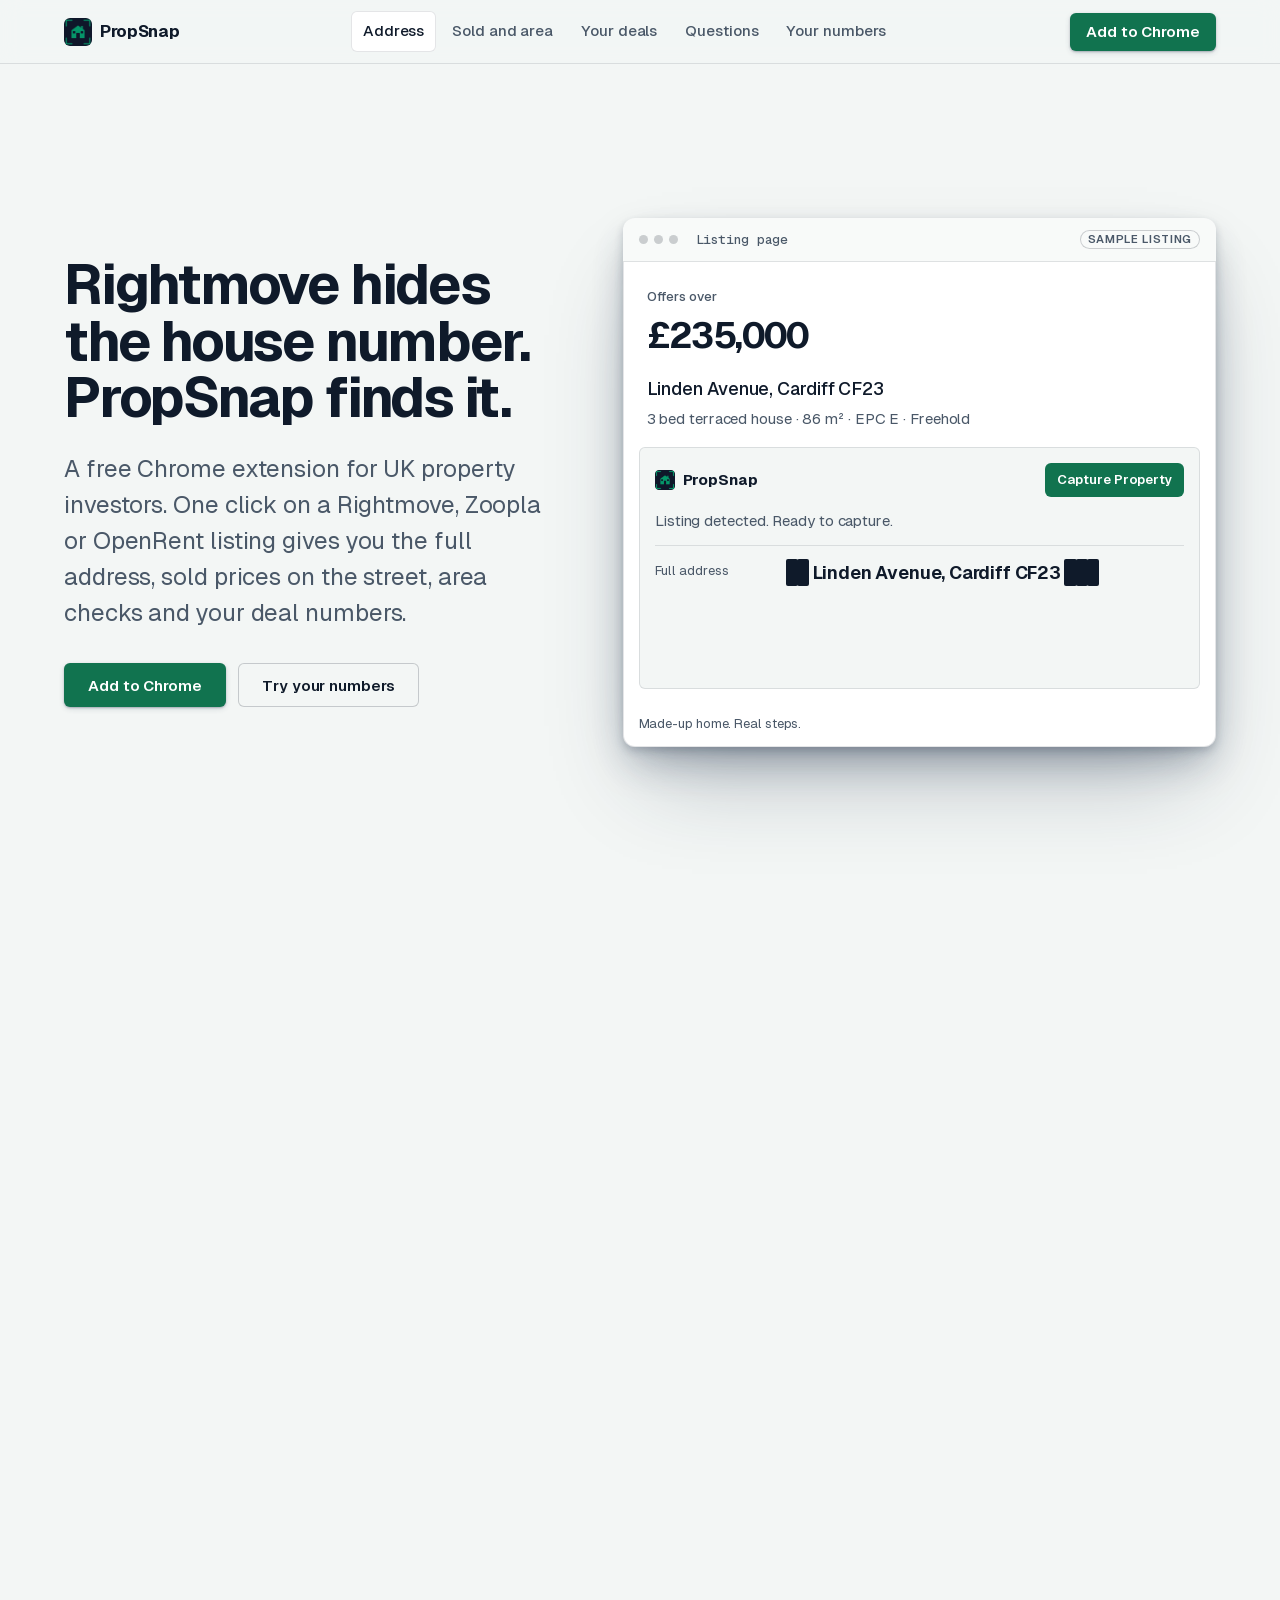
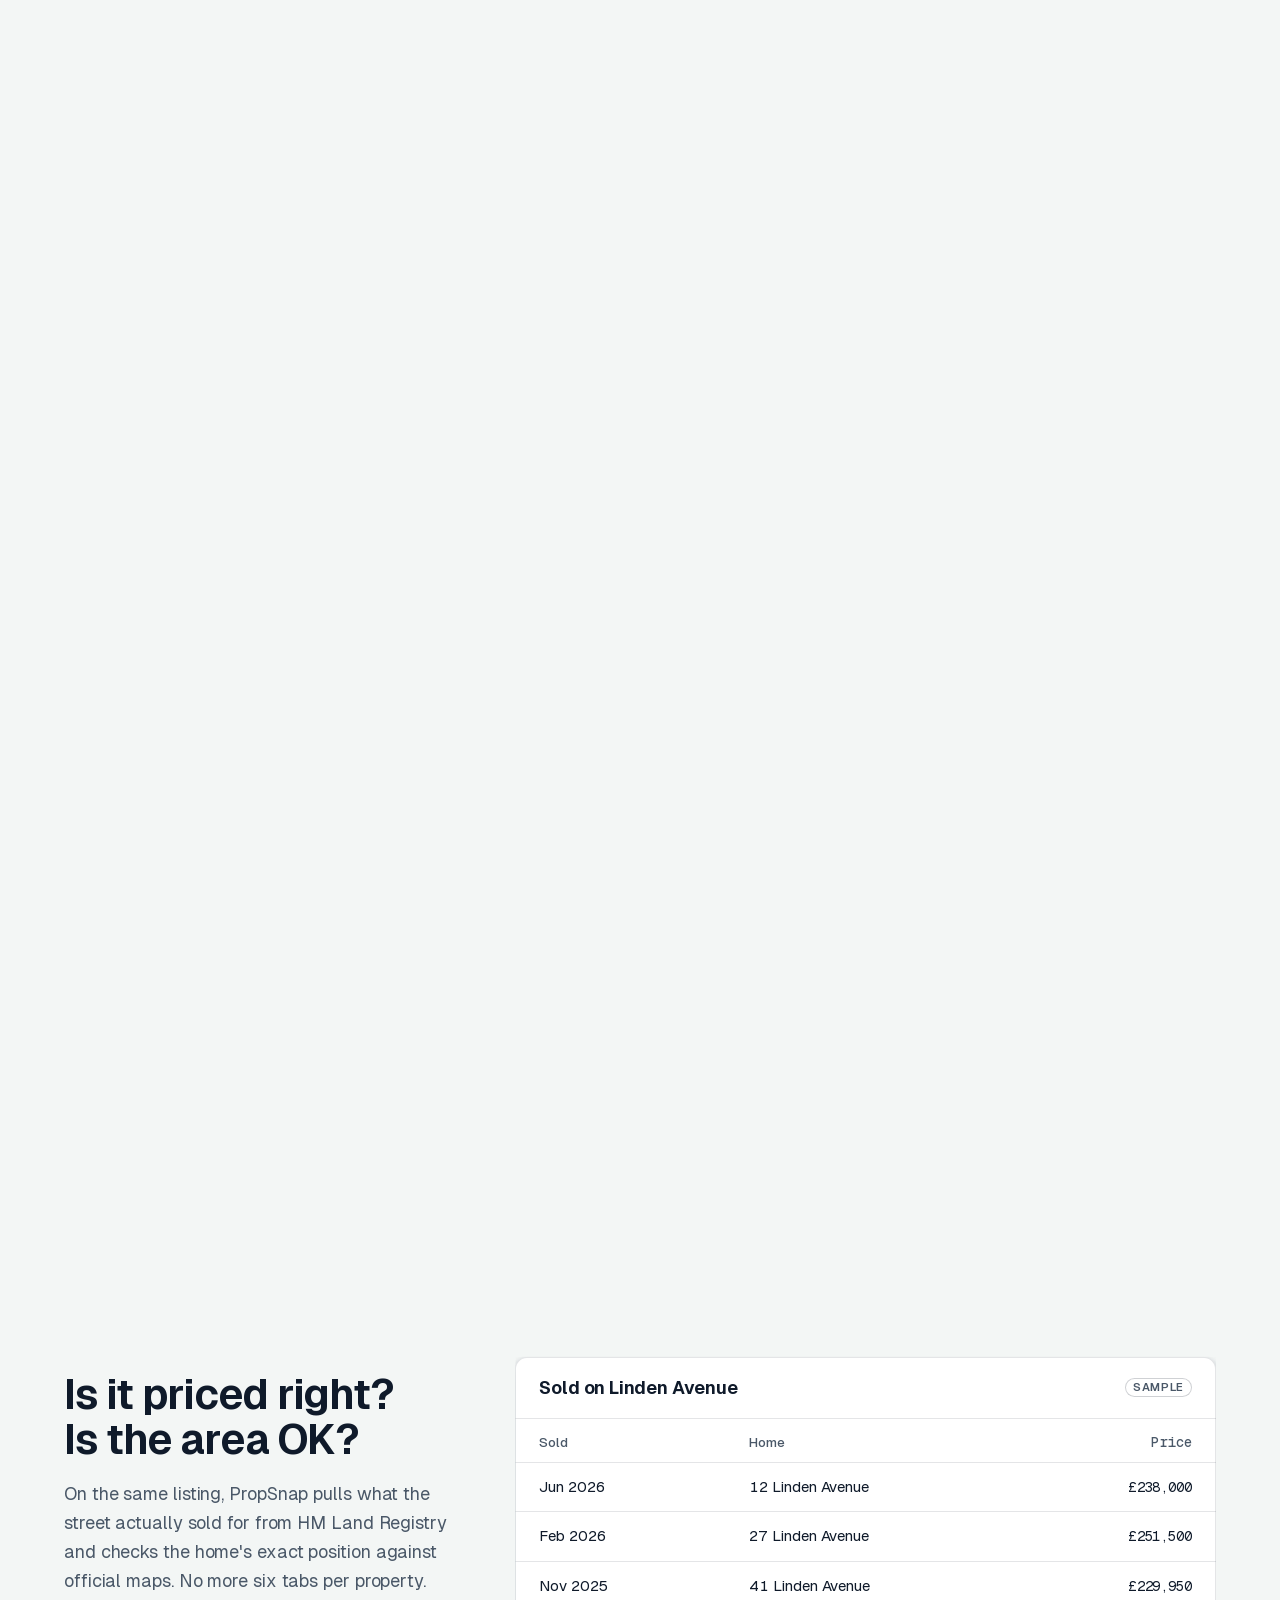
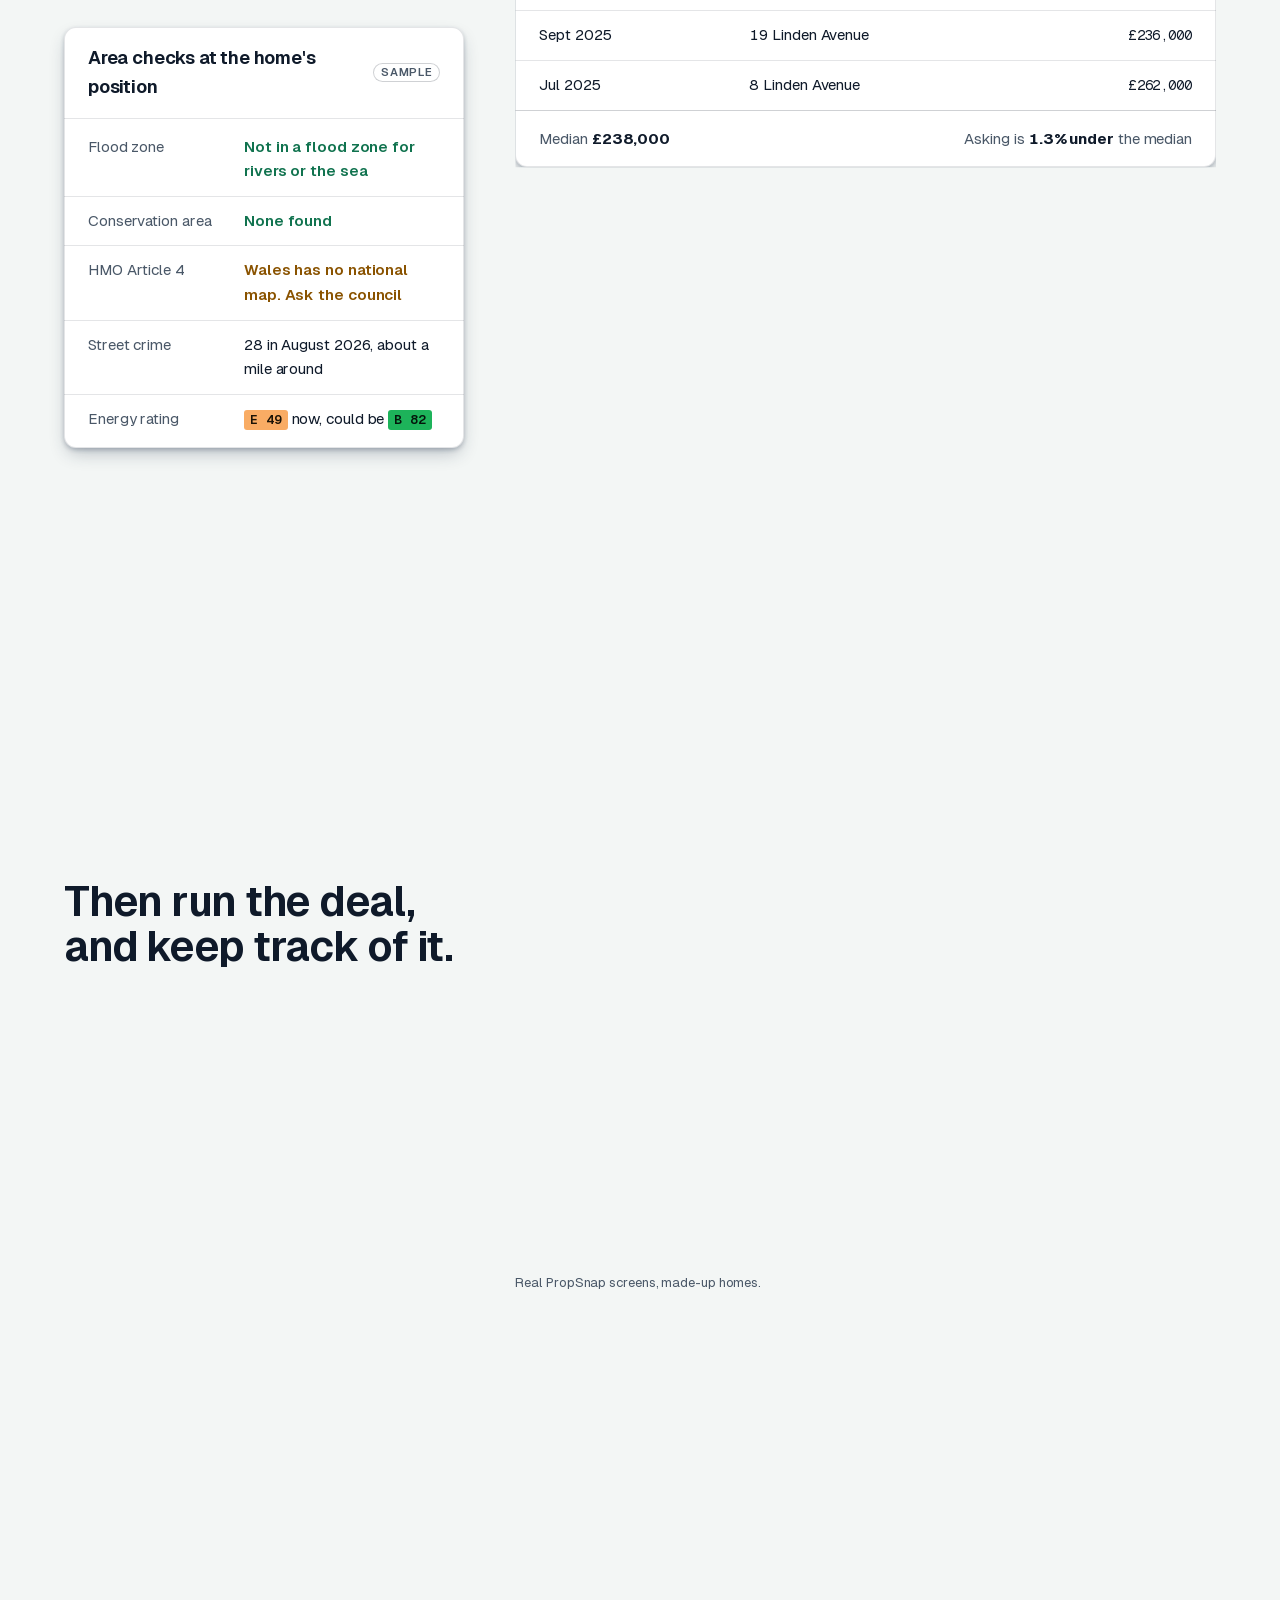
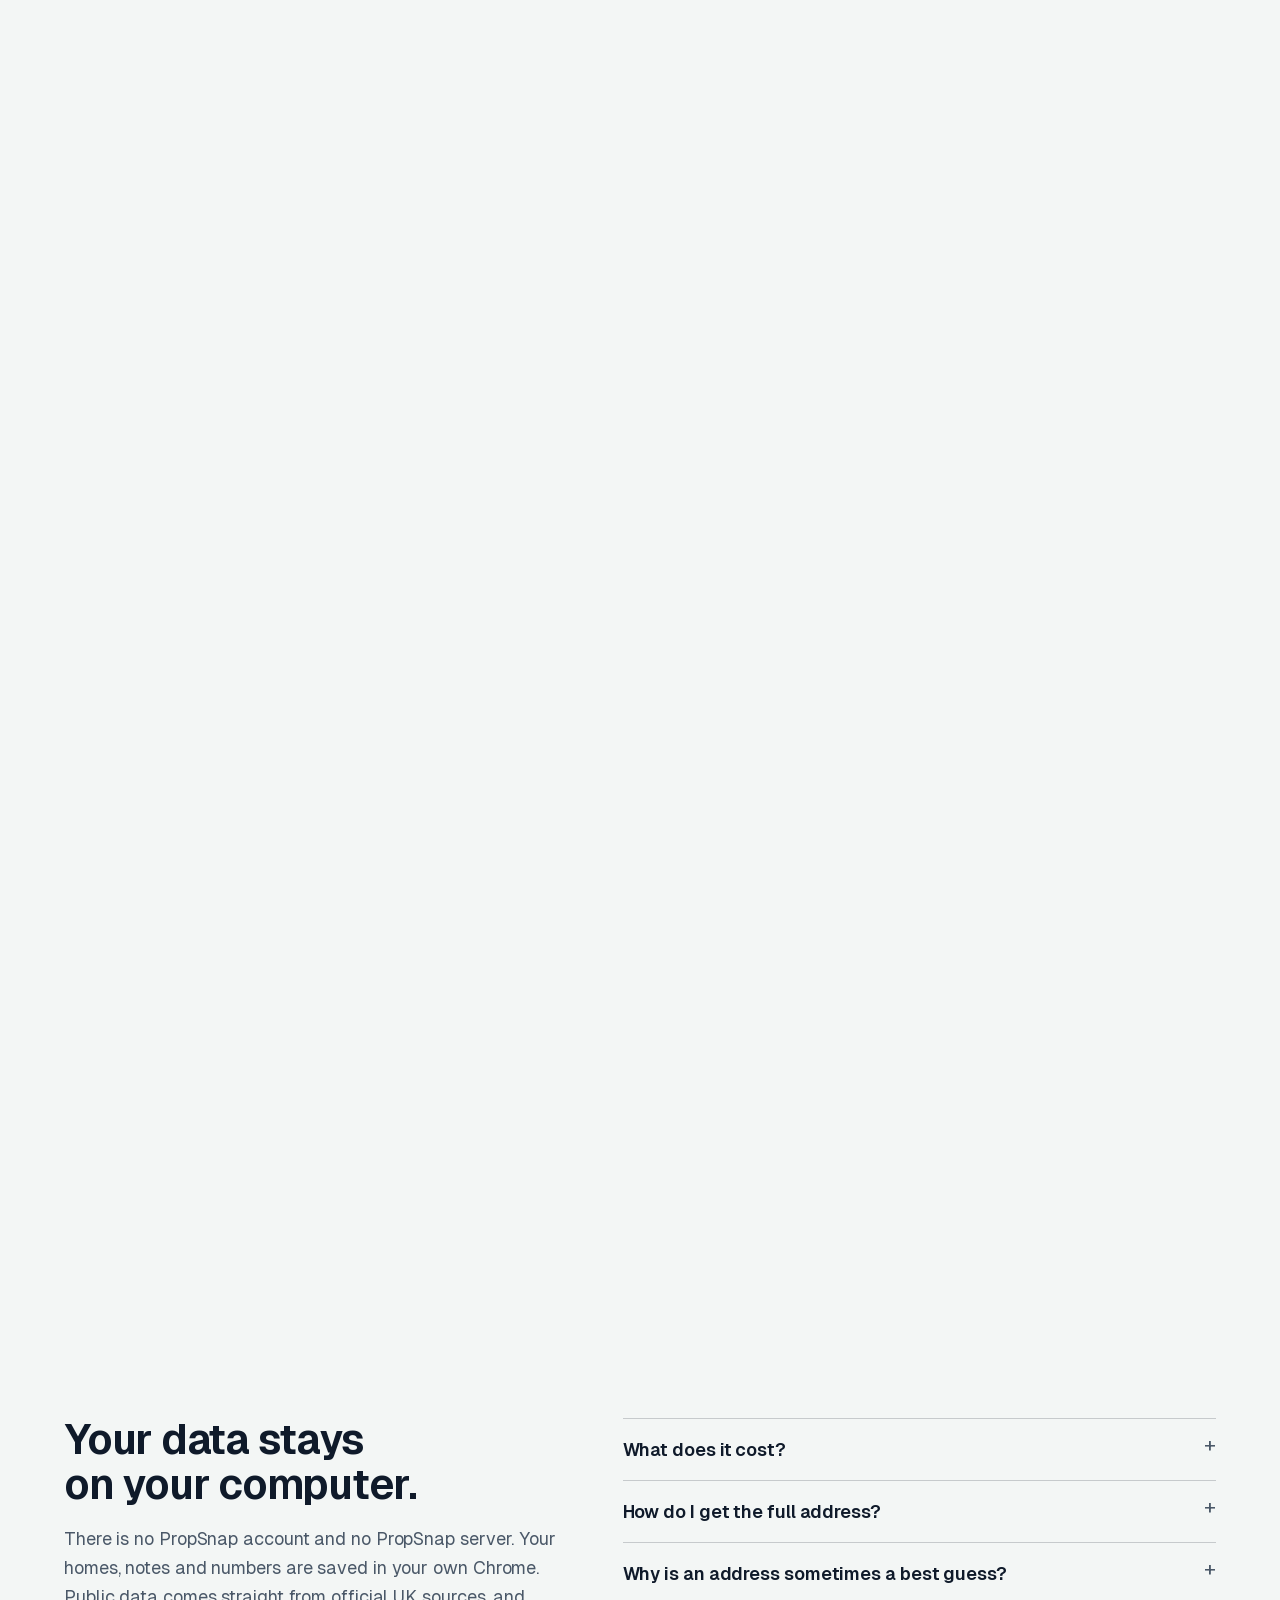
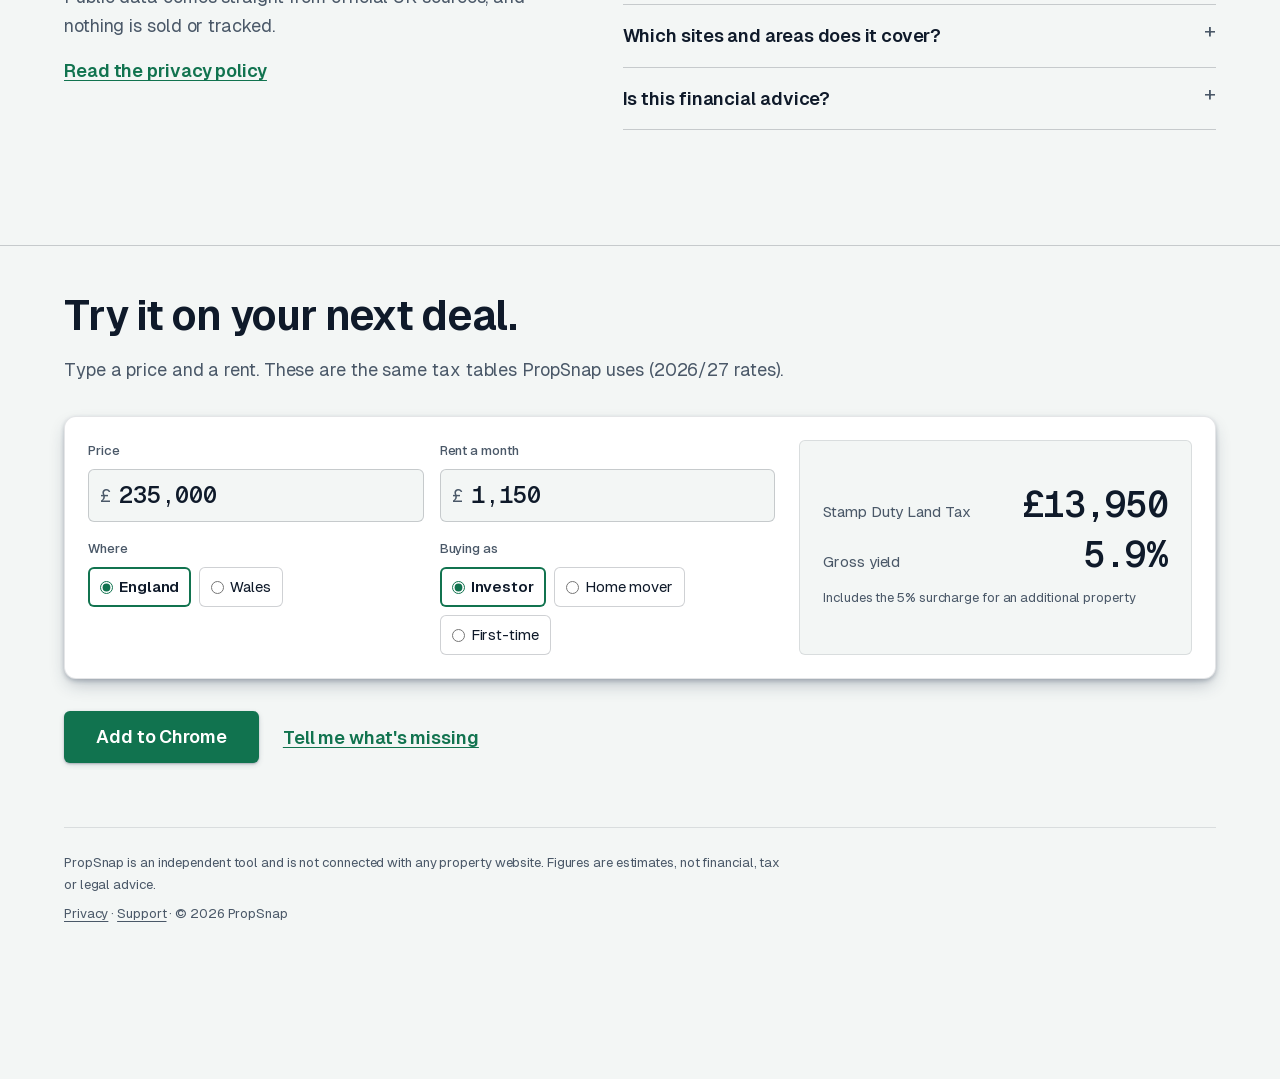
==== index.html @ 9a010bab "Add the PropSnap landing page One page, built as a working surface rather than a brochure: a sample " ====
<!doctype html>
<html lang="en-GB">
<head>
<meta charset="utf-8">
<meta name="viewport" content="width=device-width, initial-scale=1, viewport-fit=cover">
<title>PropSnap: find the full address of a Rightmove listing, with sold prices and deal numbers</title>
<meta name="description" content="Free Chrome extension for UK property investors. One click on a Rightmove, Zoopla or OpenRent listing gives you the full address, sold prices on the street, flood and Article 4 checks, and your stamp duty, yield and BRR numbers.">
<link rel="canonical" href="https://ohadoweregchimereobim-byte.github.io/propsnap-site/">
<meta property="og:type" content="website">
<meta property="og:site_name" content="PropSnap">
<meta property="og:title" content="PropSnap: the full address, sold prices and your numbers for any UK listing">
<meta property="og:description" content="Free Chrome extension for UK property investors. Analyse a listing in about a minute. Your data stays on your computer.">
<meta property="og:url" content="https://ohadoweregchimereobim-byte.github.io/propsnap-site/">
<meta property="og:image" content="https://ohadoweregchimereobim-byte.github.io/propsnap-site/img/og.png">
<meta property="og:image:width" content="1200">
<meta property="og:image:height" content="630">
<meta property="og:image:alt" content="PropSnap showing a listing's full address, sold prices and deal numbers">
<meta name="twitter:card" content="summary_large_image">
<meta name="theme-color" content="#f3f6f5">
<link rel="icon" type="image/png" sizes="32x32" href="img/icon-32.png">
<link rel="apple-touch-icon" href="img/icon-128.png">
<link rel="preload" href="fonts/Geist-Variable.woff2" as="font" type="font/woff2" crossorigin>
<link rel="stylesheet" href="scrollcraft.css">
<link rel="stylesheet" href="site.css">
<script type="application/ld+json">
{
  "@context": "https://schema.org",
  "@type": "SoftwareApplication",
  "name": "PropSnap",
  "applicationCategory": "BusinessApplication",
  "operatingSystem": "Chrome",
  "description": "Chrome extension for UK property investors: the full address of a Rightmove, Zoopla or OpenRent listing, sold prices nearby, area checks, and stamp duty, yield, BRR, flip and HMO calculators.",
  "offers": { "@type": "Offer", "price": "0", "priceCurrency": "GBP" },
  "url": "https://ohadoweregchimereobim-byte.github.io/propsnap-site/"
}
</script>
</head>
<body>

<a class="skip" href="#numbers">Skip to the calculator</a>
<span data-sc-progress></span>

<!-- App chrome, not a marketing bar: the tabs are the page's sections and follow the reader -->
<header class="chrome">
  <a class="chrome__brand" href="#top" aria-label="PropSnap, back to the top">
    <img src="img/icon-32.png" width="28" height="28" alt="">
    <span>PropSnap</span>
  </a>
  <nav class="chrome__tabs" aria-label="Sections">
    <a href="#top" data-tab="top">Address</a>
    <a href="#facts" data-tab="facts">Sold and area</a>
    <a href="#toolkit" data-tab="toolkit">Your deals</a>
    <a href="#questions" data-tab="questions">Questions</a>
    <a href="#numbers" data-tab="numbers">Your numbers</a>
  </nav>
  <a class="btn btn--primary chrome__cta" href="https://chromewebstore.google.com/detail/ddcjkdlbipmbgdielbhfnbcodddoemjd">Add to Chrome</a>
</header>

<main id="top">

  <!-- 1 · Recognition then the peak: the hidden number comes back -->
  <section class="act-capture" data-sc-act="pin" data-sc-span="3.2" aria-labelledby="hero-title">
    <div data-sc-stage class="stage">
      <div class="stage__grid">

        <div class="help">
          <h1 id="hero-title" class="help__title">Rightmove hides the house number. PropSnap finds it.</h1>
          <p class="help__lede">A free Chrome extension for UK property investors. One click on a Rightmove, Zoopla or OpenRent listing gives you the full address, sold prices on the street, area checks and your deal numbers.</p>
          <div class="help__actions">
            <a class="btn btn--primary" href="https://chromewebstore.google.com/detail/ddcjkdlbipmbgdielbhfnbcodddoemjd">Add to Chrome</a>
            <a class="btn btn--quiet" href="#numbers">Try your numbers</a>
          </div>
        </div>

        <div class="surface" role="img" aria-label="Sample: PropSnap capturing a listing and finding the full address, 22 Linden Avenue, Cardiff CF23 9ZZ, as an exact match">
          <div class="surface__bar">
            <span class="dot"></span><span class="dot"></span><span class="dot"></span>
            <span class="surface__url">Listing page</span>
            <span class="surface__tag">Sample listing</span>
          </div>

          <div class="listing">
            <p class="listing__price"><span class="listing__qual">Offers over</span> £235,000</p>
            <p class="listing__addr">Linden Avenue, Cardiff CF23</p>
            <p class="listing__meta">3 bed terraced house · 86 m² · EPC E · Freehold</p>
          </div>

          <div class="popup">
            <div class="popup__head">
              <img src="img/icon-32.png" width="20" height="20" alt="">
              <strong>PropSnap</strong>
              <span class="popup__btn">Capture Property</span>
            </div>

            <div class="popup__status" aria-hidden="true">
              <p data-sc-cue="0 0.16 0">Listing detected. Ready to capture.</p>
              <p data-sc-cue="0.12 0.3">Capturing the listing…</p>
              <p data-sc-cue="0.26 0.52">Searching the government's energy certificate register…</p>
              <p class="is-found" data-sc-cue="0.56 1 0.08 0.04">Found it. Exact match.</p>
            </div>

            <dl class="rows">
              <div class="row">
                <dt>Full address</dt>
                <dd class="addr">
                  <span class="glyph" style="--at:.36">2</span><span class="glyph" style="--at:.40">2</span> Linden Avenue, Cardiff CF23 <span class="glyph" style="--at:.44">9</span><span class="glyph" style="--at:.48">Z</span><span class="glyph" style="--at:.52">Z</span>
                </dd>
              </div>
              <div class="row row--detail" data-sc-cue="0.6 1 0.1 0.04">
                <dt>Matched on</dt>
                <dd>House number, floor area 86 m² and mid-terrace, from the home's energy certificate</dd>
              </div>
            </dl>
          </div>

          <p class="surface__note">Made-up home. Real steps.</p>
        </div>

      </div>
    </div>
  </section>

  <!-- 2 · Confidence: the facts arrive as rows, not adjectives -->
  <section id="facts" class="sc-section act-facts" data-sc-act="flow" aria-labelledby="facts-title">
    <div class="sc-wrap facts">
      <div class="facts__intro sc-stack" data-sc-in data-sc-stagger="60">
        <h2 id="facts-title" class="h2">Is it priced right? Is the area OK?</h2>
        <p class="sc-body">On the same listing, PropSnap pulls what the street actually sold for from HM Land Registry and checks the home's exact position against official maps. No more six tabs per property.</p>
      </div>

      <div class="panel panel--sold" data-sc-reveal="up" data-sc-reveal-at="0.04 0.32">
        <div class="panel__head"><h3>Sold on Linden Avenue</h3><span class="tag">Sample</span></div>
        <table class="table">
          <thead><tr><th scope="col">Sold</th><th scope="col">Home</th><th scope="col" class="num">Price</th></tr></thead>
          <tbody>
            <tr><td>Jun 2026</td><td>12 Linden Avenue</td><td class="num">£238,000</td></tr>
            <tr><td>Feb 2026</td><td>27 Linden Avenue</td><td class="num">£251,500</td></tr>
            <tr><td>Nov 2025</td><td>41 Linden Avenue</td><td class="num">£229,950</td></tr>
            <tr><td>Sept 2025</td><td>19 Linden Avenue</td><td class="num">£236,000</td></tr>
            <tr><td>Jul 2025</td><td>8 Linden Avenue</td><td class="num">£262,000</td></tr>
          </tbody>
        </table>
        <p class="panel__sum"><span>Median <strong>£238,000</strong></span><span>Asking is <strong>1.3% under</strong> the median</span></p>
      </div>

      <div class="panel panel--area" data-sc-in data-sc-stagger="70">
        <div class="panel__head"><h3>Area checks at the home's position</h3><span class="tag">Sample</span></div>
        <ul class="checks">
          <li><span class="checks__k">Flood zone</span><span class="checks__v is-ok">Not in a flood zone for rivers or the sea</span></li>
          <li><span class="checks__k">Conservation area</span><span class="checks__v is-ok">None found</span></li>
          <li><span class="checks__k">HMO Article 4</span><span class="checks__v is-warn">Wales has no national map. Ask the council</span></li>
          <li><span class="checks__k">Street crime</span><span class="checks__v">28 in August 2026, about a mile around</span></li>
          <li><span class="checks__k">Energy rating</span><span class="checks__v"><b class="band band--e">E 49</b> now, could be <b class="band band--b">B 82</b></span></li>
        </ul>
      </div>
    </div>
  </section>

  <!-- 3 · Range: the real product, one screen at a time -->
  <section id="toolkit" class="act-toolkit" data-sc-act="pin" data-sc-span="2.6" aria-labelledby="toolkit-title">
    <div data-sc-stage class="stage">
      <div class="tool">
        <div class="tool__copy">
          <h2 id="toolkit-title" class="h2">Then run the deal, and keep track of it.</h2>
          <div class="tool__steps">
            <div class="tool__step" data-sc-cue="0 0.36 0">
              <h3>Every strategy, your costs</h3>
              <p>Stamp duty or Land Transaction Tax, mortgage, buy-to-let yield and cashflow, BRR money left in, flip profit and HMO, with your sourcing fee and your own costs in every one.</p>
            </div>
            <div class="tool__step" data-sc-cue="0.32 0.68">
              <h3>One dashboard for every home</h3>
              <p>Stages from New to Bought, follow-up dates, labels, a timeline of notes and calls, and one note per agent. Search and filter by price drops, days on the market or area warnings.</p>
            </div>
            <div class="tool__step" data-sc-cue="0.64 1 0.12 0.06">
              <h3>Out of the browser when you need it</h3>
              <p>A viewing route in Google Maps, a calendar file, a PDF report with your own logo, letters to owners, CSV export, and a backup you can restore on another computer.</p>
            </div>
          </div>
        </div>
        <div class="tool__screen">
          <figure class="shot" data-sc-cue="0 0.36 0">
            <img src="img/5-calculator.png" width="1280" height="800" alt="PropSnap deal calculator: Land Transaction Tax, buy-to-let and buy, refurbish, refinance figures for a sample home" loading="lazy">
          </figure>
          <figure class="shot" data-sc-cue="0.32 0.68">
            <img src="img/1-dashboard.png" width="1280" height="800" alt="PropSnap dashboard with six sample homes, stages, labels, price reductions and area warnings" loading="lazy">
          </figure>
          <figure class="shot" data-sc-cue="0.64 1 0.12 0.06">
            <img src="img/2-listing.png" width="1280" height="800" alt="PropSnap listing page with the deal stage, summary, labels and a timeline of calls and notes" loading="lazy">
          </figure>
          <p class="shot__note">Real PropSnap screens, made-up homes.</p>
        </div>
      </div>
    </div>
  </section>

  <!-- 4 · Reassurance, then control: questions answered, then the visitor's own numbers -->
  <section id="questions" class="sc-section act-trust" data-sc-act="flow" aria-labelledby="trust-title">
    <div class="sc-wrap trust">
      <div class="trust__lead sc-stack" data-sc-in data-sc-stagger="60">
        <h2 id="trust-title" class="h2">Your data stays on your computer.</h2>
        <p class="sc-body">There is no PropSnap account and no PropSnap server. Your homes, notes and numbers are saved in your own Chrome. Public data comes straight from official UK sources, and nothing is sold or tracked.</p>
        <p class="sc-body"><a class="link" href="PRIVACY.html">Read the privacy policy</a></p>
      </div>

      <div class="faq" data-sc-in data-sc-stagger="50">
        <details>
          <summary>What does it cost?</summary>
          <p>Nothing. PropSnap is free while it is in beta. If paid features come later, the free ones stay free and you will be told clearly which is which.</p>
        </details>
        <details>
          <summary>How do I get the full address?</summary>
          <p>The address lookup needs a free key from the government's energy certificate register. Create an account at get-energy-performance-data.communities.gov.uk, copy your API key, and paste it under Settings in the PropSnap popup. It takes about five minutes, and PropSnap checks the key works. Everything else works without one.</p>
        </details>
        <details>
          <summary>Why is an address sometimes a best guess?</summary>
          <p>When several homes in the postcode look alike, PropSnap says so instead of pretending. It shows the close matches and you pick the right one on the dashboard. Letters only go to addresses that are an exact match or your own pick.</p>
        </details>
        <details>
          <summary>Which sites and areas does it cover?</summary>
          <p>Rightmove, Zoopla and OpenRent listings in England and Wales. Some checks are only as complete as the national data: not every council's conservation and Article 4 areas are mapped yet, and Wales has no national Article 4 map, so PropSnap says "none found" or "ask the council" rather than "none".</p>
        </details>
        <details>
          <summary>Is this financial advice?</summary>
          <p>No. The figures are estimates to help your research. Check tax, lending and legal points with a professional before you buy.</p>
        </details>
      </div>
    </div>

    <div id="numbers" class="sc-wrap close" aria-labelledby="numbers-title">
      <div class="close__copy sc-stack" data-sc-in data-sc-stagger="60">
        <h2 id="numbers-title" class="h2">Try it on your next deal.</h2>
        <p class="sc-body">Type a price and a rent. These are the same tax tables PropSnap uses (2026/27 rates).</p>
      </div>

      <form class="calc" id="calc" novalidate>
        <div class="calc__inputs">
          <label class="field"><span>Price</span>
            <span class="field__box"><span class="field__unit">£</span><input id="price" inputmode="numeric" autocomplete="off" value="235,000" aria-describedby="calc-out"></span>
          </label>
          <label class="field"><span>Rent a month</span>
            <span class="field__box"><span class="field__unit">£</span><input id="rent" inputmode="numeric" autocomplete="off" value="1,150" aria-describedby="calc-out"></span>
          </label>
          <fieldset class="field field--seg"><legend>Where</legend>
            <label><input type="radio" name="region" value="england" checked> England</label>
            <label><input type="radio" name="region" value="wales"> Wales</label>
          </fieldset>
          <fieldset class="field field--seg"><legend>Buying as</legend>
            <label><input type="radio" name="buyer" value="additional" checked> Investor</label>
            <label><input type="radio" name="buyer" value="home_mover"> Home mover</label>
            <label><input type="radio" name="buyer" value="first_time"> First-time</label>
          </fieldset>
        </div>

        <output class="calc__out" id="calc-out" for="price rent" aria-live="polite">
          <span class="calc__row"><span id="tax-name">Stamp Duty Land Tax</span><strong id="tax">£0</strong></span>
          <span class="calc__row"><span>Gross yield</span><strong id="yield">0%</strong></span>
          <span class="calc__note" id="tax-note"></span>
        </output>
      </form>

      <div class="close__actions">
        <a class="btn btn--primary btn--big" href="https://chromewebstore.google.com/detail/ddcjkdlbipmbgdielbhfnbcodddoemjd">Add to Chrome</a>
        <a class="link" href="https://github.com/ohadoweregchimereobim-byte/propsnap-site/issues/new">Tell me what's missing</a>
      </div>

      <footer class="foot">
        <p>PropSnap is an independent tool and is not connected with any property website. Figures are estimates, not financial, tax or legal advice.</p>
        <p><a href="PRIVACY.html">Privacy</a> · <a href="https://github.com/ohadoweregchimereobim-byte/propsnap-site/issues">Support</a> · © 2026 PropSnap</p>
      </footer>
    </div>
  </section>

</main>

<script src="scrollcraft.js"></script>
<script src="site.js"></script>
</body>
</html>
---- scrollcraft.css ----
/* ============================================================================
   scrollcraft.css: the taste floor
   ----------------------------------------------------------------------------
   Two layers, and the split matters:

     TOKENS   what you override per brand. Colour roles, the type ramp, the
              spacing scale, elevation, motion. A brand is ~12 values.
     DEVICES  what the engine drives. Do not restyle these to taste; they are
              the mechanism. Style your own markup instead.

   Nothing here draws a "component". There are no card, badge, or pill classes,
   because a stylesheet that ships those is how every page built on it ends up
   with the same shapes. You get a floor and a vocabulary; the composition is
   yours.
   ========================================================================== */

/* ---------------------------------------------------------------- tokens -- */
:root {
  /* --- colour roles. Override these six and the page is rebranded. -------- */
  --sc-canvas:      #08090b;   /* the page ground. Drift interpolates this.   */
  --sc-surface:     #101217;   /* anything raised off the ground             */
  --sc-ink:         #f4f2ef;   /* primary text                               */
  --sc-ink-soft:    #9a9ba1;   /* secondary text. Tinted, never flat gray.   */
  --sc-accent:      #d8ff3e;   /* ONE accent. It owns a region, not confetti. */
  --sc-accent-ink:  #08090b;   /* text that sits on the accent               */

  --sc-hairline:    color-mix(in oklab, var(--sc-ink) 12%, transparent);
  --sc-hairline-strong: color-mix(in oklab, var(--sc-ink) 22%, transparent);

  /* --- type. Two families max. Display carries voice, text carries prose. - */
  --sc-font-display: "Instrument Sans", "Geist", system-ui, sans-serif;
  --sc-font-text:    "Geist", system-ui, sans-serif;
  --sc-font-mono:    "Geist Mono", ui-monospace, monospace;

  /* Fluid ramp. Tracking tightens as size grows because a face set at 6rem
     with 0 tracking reads loose; this is optical correction, not decoration. */
  --sc-t-xs:   clamp(0.75rem, 0.72rem + 0.15vw, 0.82rem);
  --sc-t-sm:   clamp(0.875rem, 0.84rem + 0.18vw, 0.95rem);
  --sc-t-base: clamp(1rem, 0.96rem + 0.22vw, 1.125rem);
  --sc-t-lg:   clamp(1.2rem, 1.1rem + 0.5vw, 1.5rem);
  --sc-t-xl:   clamp(1.6rem, 1.35rem + 1.2vw, 2.25rem);
  --sc-t-2xl:  clamp(2.1rem, 1.6rem + 2.4vw, 3.4rem);
  --sc-t-3xl:  clamp(2.8rem, 1.9rem + 4.2vw, 5rem);
  --sc-t-4xl:  clamp(3.4rem, 1.9rem + 6.6vw, 7.5rem);

  --sc-track-tight:  -0.035em;
  --sc-track-snug:   -0.02em;
  --sc-track-normal: -0.005em;
  --sc-track-wide:    0.08em;

  --sc-leading-none: 0.94;
  --sc-leading-tight: 1.06;
  --sc-leading-body: 1.62;

  --sc-measure: 62ch;

  /* --- space. 4px base: the useful middle steps an 8-only scale misses. --- */
  --sc-1: 0.25rem;  --sc-2: 0.5rem;   --sc-3: 0.75rem;  --sc-4: 1rem;
  --sc-5: 1.5rem;   --sc-6: 2rem;     --sc-7: 3rem;     --sc-8: 4rem;
  --sc-9: 6rem;     --sc-10: 8rem;    --sc-11: 12rem;

  /* Section rhythm is fluid so a phone doesn't inherit desktop air. */
  --sc-section: clamp(4.5rem, 9vw, 11rem);
  --sc-gutter:  clamp(1.25rem, 5vw, 5.5rem);
  --sc-maxw:    82rem;

  /* --- radius. Pick one scale for the page and hold it. ------------------- */
  --sc-r-sm: 6px;  --sc-r-md: 12px;  --sc-r-lg: 20px;  --sc-r-pill: 999px;

  /* --- elevation. Every shadow has an offset AND a soft blur, and is tinted
         to the canvas hue. A zero-offset coloured halo is decoration, not
         depth, so there isn't one here. ---------------------------------- */
  --sc-shadow-color: 220 40% 2%;
  --sc-e1: 0 1px 2px hsl(var(--sc-shadow-color) / 0.28),
           0 2px 6px -1px hsl(var(--sc-shadow-color) / 0.20);
  --sc-e2: 0 2px 4px hsl(var(--sc-shadow-color) / 0.24),
           0 8px 18px -4px hsl(var(--sc-shadow-color) / 0.30);
  --sc-e3: 0 4px 8px hsl(var(--sc-shadow-color) / 0.22),
           0 18px 40px -8px hsl(var(--sc-shadow-color) / 0.38),
           0 48px 90px -24px hsl(var(--sc-shadow-color) / 0.30);

  /* Edge light: a 1px top highlight sells a raised surface better than any
     amount of blur, because real raised things catch light on their lip. */
  --sc-edge: inset 0 1px 0 color-mix(in oklab, var(--sc-ink) 10%, transparent);

  /* --- motion. Built-in CSS easings are too weak for UI. ------------------ */
  --sc-ease-out:    cubic-bezier(0.23, 1, 0.32, 1);
  --sc-ease-in-out: cubic-bezier(0.77, 0, 0.175, 1);
  --sc-ease-drawer: cubic-bezier(0.32, 0.72, 0, 1);
  --sc-d-fast: 160ms;  --sc-d-base: 240ms;  --sc-d-slow: 420ms;

  --sc-z-stage: 1; --sc-z-copy: 20; --sc-z-chrome: 60;
}

/* --------------------------------------------------------------- reset -- */
*, *::before, *::after { box-sizing: border-box; }
html { -webkit-text-size-adjust: 100%; scroll-behavior: smooth; }
@media (prefers-reduced-motion: reduce) { html { scroll-behavior: auto; } }

body {
  margin: 0;
  background: var(--sc-canvas);
  color: var(--sc-ink);
  font-family: var(--sc-font-text);
  font-size: var(--sc-t-base);
  line-height: var(--sc-leading-body);
  letter-spacing: var(--sc-track-normal);
  -webkit-font-smoothing: antialiased;
  text-rendering: optimizeLegibility;
  font-synthesis-weight: none;
  overflow-x: clip;
}
img, video, canvas, svg { display: block; max-width: 100%; }
button, input, select, textarea { font: inherit; color: inherit; }

/* ------------------------------------------------- the browser surfaces --
   The parts you did not draw still carry the design. Selection, caret, focus
   ring, scrollbar and tabular numerals all ship with defaults that belong to no
   design system. Theming them is the cheapest signal that a page was built
   rather than assembled, and it is the step that gets skipped most reliably. */
::selection { background: var(--sc-accent); color: var(--sc-accent-ink); }
:root { caret-color: var(--sc-accent); accent-color: var(--sc-accent); }
:focus-visible {
  outline: 2px solid var(--sc-accent);
  outline-offset: 3px;
  border-radius: var(--sc-r-sm);
}
:where(a) { color: inherit; text-decoration-thickness: 1px; text-underline-offset: 0.22em; }
@supports (scrollbar-color: auto) {
  html { scrollbar-color: color-mix(in oklab, var(--sc-ink) 26%, transparent) transparent; scrollbar-width: thin; }
}
:where(table, .sc-nums, [data-sc-count]) { font-variant-numeric: tabular-nums; }

/* ----------------------------------------------------------- typography -- */
.sc-display {
  font-family: var(--sc-font-display);
  font-weight: 500;
  line-height: var(--sc-leading-none);
  letter-spacing: var(--sc-track-tight);
  text-wrap: balance;
  margin: 0;
}
.sc-display--xl { font-size: var(--sc-t-4xl); }
.sc-display--lg { font-size: var(--sc-t-3xl); }
.sc-display--md { font-size: var(--sc-t-2xl); letter-spacing: var(--sc-track-snug); }
.sc-lede {
  font-size: var(--sc-t-lg);
  line-height: 1.44;
  letter-spacing: var(--sc-track-snug);
  color: var(--sc-ink);
  max-width: 46ch;
  text-wrap: pretty;
  margin: 0;
}
.sc-body { max-width: var(--sc-measure); color: var(--sc-ink-soft); text-wrap: pretty; margin: 0; }
.sc-label {
  font-family: var(--sc-font-mono);
  font-size: var(--sc-t-xs);
  letter-spacing: var(--sc-track-wide);
  text-transform: uppercase;
  color: var(--sc-ink-soft);
}

/* ---------------------------------------------------------------- layout -- */
.sc-wrap { width: 100%; max-width: var(--sc-maxw); margin-inline: auto; padding-inline: var(--sc-gutter); }
.sc-section { padding-block: var(--sc-section); }
/* More space above a heading than below it: the gap belongs to the boundary,
   not to the pair. */
.sc-stack > * + * { margin-top: var(--sc-4); }
.sc-stack > :is(h1,h2,h3) { margin-top: var(--sc-7); }
.sc-stack > :is(h1,h2,h3):first-child { margin-top: 0; }
.sc-rule { height: 1px; border: 0; background: var(--sc-hairline); margin: 0; }

/* =============================================================== DEVICES ==
   Driven by the engine. Restyle your own markup, not these.                */

.sc-act--pinned { position: relative; }
.sc-stage {
  position: sticky; top: 0;
  height: 100vh; height: 100svh;
  overflow: clip;
  z-index: var(--sc-z-stage);
}

/* scrub / sequence media */
.sc-stage :is(video[data-sc-scrub], canvas[data-sc-sequence], .sc-stage__poster) {
  position: absolute; inset: 0;
  width: 100%; height: 100%;
  object-fit: cover;
}
video[data-sc-scrub] { opacity: 0; transition: opacity 380ms var(--sc-ease-out); }
.sc-has-clip video[data-sc-scrub] { opacity: 1; }
/* The poster is a live frame-holder, not a placeholder: it stays up until a
   real video frame has painted, which is what stops the blank-stage flash. */
.sc-stage__poster { z-index: 0; transition: opacity 380ms var(--sc-ease-out); }
.sc-has-clip .sc-stage__poster { opacity: 0; }

/* A scrim only where text sits. A full-frame darkening layer flattens the
   image everywhere to fix contrast in one corner. */
.sc-scrim {
  position: absolute; inset: 0; pointer-events: none; z-index: 1;
  background: linear-gradient(
    var(--sc-scrim-angle, 180deg),
    color-mix(in oklab, var(--sc-canvas) var(--sc-scrim-a, 78%), transparent) 0%,
    color-mix(in oklab, var(--sc-canvas) 30%, transparent) 42%,
    transparent 68%);
}
/* Point the scrim at the copy. A scrim gradient that darkens the top while the
   copy sits at the bottom fixes contrast nowhere and flattens the image
   everywhere, which is the most common way text-over-video goes wrong. */
.sc-scrim--bottom { --sc-scrim-angle: 0deg; }
.sc-scrim--left   { --sc-scrim-angle: 90deg; }
.sc-scrim--right  { --sc-scrim-angle: 270deg; }

/* Corner scrims, for copy anchored to a corner. An edge gradient has to darken
   a whole band across the frame to cover one corner; a corner gradient puts the
   density where the text is and leaves the rest of the image alone. Pair with
   .sc-copy--lead / .sc-copy--trail. */
.sc-scrim--lead {
  background: linear-gradient(to top right,
    color-mix(in oklab, var(--sc-canvas) 94%, transparent) 0%,
    color-mix(in oklab, var(--sc-canvas) 72%, transparent) 30%,
    color-mix(in oklab, var(--sc-canvas) 30%, transparent) 52%,
    transparent 72%);
}
.sc-scrim--trail {
  background: linear-gradient(to top left,
    color-mix(in oklab, var(--sc-canvas) 94%, transparent) 0%,
    color-mix(in oklab, var(--sc-canvas) 72%, transparent) 30%,
    color-mix(in oklab, var(--sc-canvas) 30%, transparent) 52%,
    transparent 72%);
}
/* A band across the bottom, for copy that spans the full width of the frame.
   That is what both corner anchors become below 860px, and it is also the right
   shape whenever the copy block is wider than a corner. */
.sc-scrim--band {
  background: linear-gradient(to top,
    color-mix(in oklab, var(--sc-canvas) 94%, transparent) 0%,
    color-mix(in oklab, var(--sc-canvas) 74%, transparent) 22%,
    color-mix(in oklab, var(--sc-canvas) 30%, transparent) 42%,
    transparent 58%);
}
.sc-scrim--vignette {
  background: radial-gradient(120% 90% at 50% 45%, transparent 40%,
              color-mix(in oklab, var(--sc-canvas) 70%, transparent) 100%);
}

/* copy over a stage.
   max-width is in rem, never ch. A `ch` on this container resolves against the
   CONTAINER's font-size (body size), not the display size of the heading inside
   it, so `max-width: 20ch` here silently produces a ~180px column and wraps a
   hero headline to six lines. Set a ch measure on the text element itself. */
.sc-copy {
  position: absolute; z-index: var(--sc-z-copy);
  inset-inline: var(--sc-gutter);
  max-width: min(46rem, 76vw);
  will-change: opacity, transform;
}
.sc-copy--lead   { left: var(--sc-gutter); bottom: clamp(3rem, 12vh, 9rem); }
/* inset-inline FIRST. It is the shorthand for left+right, so declaring it after
   `left: 50%` resets left to auto and the block drifts off the left edge. */
.sc-copy--center { inset-inline: auto; left: 50%; top: 50%; translate: -50% -50%; text-align: center; }
.sc-copy--trail  { inset-inline: auto; right: var(--sc-gutter); bottom: clamp(3rem, 12vh, 9rem); text-align: right; }

/* cue defaults: the engine writes opacity/transform inline, these are the
   pre-paint state so nothing flashes before the first read() */
[data-sc-cue] { opacity: 0; will-change: opacity, transform; }
.sc-ready [data-sc-cue] { transition: none; }

/* kinetic split */
.sc-split { display: inline-block; overflow: hidden; vertical-align: top; }
/* Descenders live below the baseline; a line mask clipped to the line box eats
   the tails off g, y, p, j. The padding buys them room back. */
.sc-split--line { display: block; padding-bottom: 0.14em; margin-bottom: -0.14em; }
.sc-split__i { display: inline-block; will-change: transform, opacity; }
.sc-is-split { opacity: 1 !important; }

/* horizontal rail */
[data-sc-pan] { display: flex; will-change: transform; }

/* reveal + parallax */
[data-sc-reveal] { will-change: clip-path; }
[data-sc-parallax] { will-change: transform; }

/* flow reveal (fires once) */
[data-sc-in], [data-sc-stagger] > * {
  opacity: 0;
  transform: translate3d(0, 14px, 0);
  transition: opacity 620ms var(--sc-ease-out), transform 620ms var(--sc-ease-out);
}
[data-sc-in].sc-in, [data-sc-stagger] > .sc-in { opacity: 1; transform: none; }

/* pointer devices */
[data-sc-tilt] { transform-style: preserve-3d; will-change: transform; }
[data-sc-magnet] { will-change: transform; }
/* isolation always; position only if nothing more specific already set it.
   Written with :where() (zero specificity) on purpose: a plain `position:
   relative` here has the same weight as `.sc-stage` and, being later in the
   file, silently wins. A stage carrying both attributes then stops being
   sticky and the whole act scrolls away instead of pinning. */
[data-sc-spotlight] { isolation: isolate; }
:where([data-sc-spotlight]) { position: relative; }
[data-sc-spotlight]::after {
  content: ""; position: absolute; inset: 0; pointer-events: none; z-index: 2;
  background: radial-gradient(
    28rem 28rem at calc(var(--sc-mx, 0.5) * 100%) calc(var(--sc-my, 0.5) * 100%),
    color-mix(in oklab, var(--sc-accent) 16%, transparent), transparent 70%);
  opacity: 0; transition: opacity var(--sc-d-slow) var(--sc-ease-out);
}
[data-sc-spotlight]:hover::after { opacity: 1; }

/* =========================================================== WORLDFLIGHT ==
   One fixed stage for the whole page. The only thing in document flow is the
   spacer, and it is empty. If you find yourself adding a section here, you want
   act mode instead: the moment a real block scrolls past the fixed stage, the
   page has a seam again and the whole point is gone.                        */

[data-sc-mode="worldflight"] { position: relative; }

.sc-world {
  position: fixed; inset: 0;
  overflow: clip;
  z-index: var(--sc-z-stage);
  background: var(--sc-canvas);
}

/* Every leg is mounted for the life of the page and stacked in the same box.
   The engine owns opacity, visibility and z-index here; do not set them. */
.sc-world__seg {
  position: absolute; inset: 0;
  opacity: 0;
  will-change: opacity;
}
.sc-world__seg > :is(video, img, canvas) {
  position: absolute; inset: 0;
  width: 100%; height: 100%;
  object-fit: cover;
}
/* The poster is the frame-holder AND the first camera move: the engine pushes
   it in slowly until a real decoded frame is available to replace it. */
.sc-world__poster {
  z-index: 0;
  transform-origin: 50% 50%;
  transition: opacity 420ms var(--sc-ease-out);
}
.sc-world__seg > video { z-index: 1; }
.sc-world__seg.sc-has-clip .sc-world__poster { opacity: 0; }
/* The act stylesheet lights a clip through its ancestor act. A worldflight leg
   has no act, so match the class the engine also writes on the clip itself. */
video[data-sc-scrub].sc-has-clip { opacity: 1; }

/* The copy layer is fixed too, and inert by default: the engine hands
   pointer-events back to a block only while it is actually legible. */
.sc-world__copy {
  position: fixed; inset: 0;
  z-index: var(--sc-z-copy);
  pointer-events: none;
}
.sc-world__scrim { position: absolute; inset: 0; pointer-events: none; z-index: 0; }
[data-sc-copy] {
  opacity: 0;
  pointer-events: none;
  will-change: opacity, transform;
}
.sc-ready [data-sc-copy] { transition: none; }

/* The track. Empty on purpose. */
.sc-world__spacer { pointer-events: none; }

/* scroll progress */
[data-sc-progress] {
  position: fixed; inset: 0 0 auto 0; height: 2px; z-index: var(--sc-z-chrome);
  background: var(--sc-accent); transform-origin: 0 50%; transform: scaleX(0);
  will-change: transform;
}

/* ----------------------------------------------------------- atmosphere --
   Depth is not only shadow. Grain keeps a flat dark ground from banding, and
   it is the difference between "a dark page" and "a lit room". */
.sc-grain { position: fixed; inset: 0; pointer-events: none; z-index: 3; opacity: 0.045; }
.sc-grain::before {
  content: ""; position: absolute; inset: -50%;
  background-image: url("data:image/svg+xml;utf8,<svg xmlns='http://www.w3.org/2000/svg' width='140' height='140'><filter id='n'><feTurbulence type='fractalNoise' baseFrequency='0.85' numOctaves='3'/></filter><rect width='140' height='140' filter='url(%23n)'/></svg>");
}

/* -------------------------------------------------------- reduced motion -- */
@media (prefers-reduced-motion: reduce) {
  /* Fewer and gentler, not zero. Opacity still carries the reveal so the page
     is comprehensible; every position change is dropped. */
  [data-sc-in], [data-sc-stagger] > * { transform: none; transition-duration: 220ms; }
  [data-sc-parallax], [data-sc-pan], .sc-split__i { transform: none !important; }
  /* A wipe is a position change too. Show reveal content settled. */
  [data-sc-reveal] { clip-path: none !important; }
  /* A rail's transform IS its navigation, not decoration. Zeroing it the way
     parallax and kinetic type are zeroed parks the act on its first screenful
     and makes everything past the fold unreachable: a device degrading into
     missing content. Hand the travel back to the reader as an ordinary scroll
     region instead, so the same items are all still gettable without motion.
     A build that would rather re-lay the rail out as a grid can still do that;
     this is the floor, not the ceiling. */
  [data-sc-act="pan"] .sc-stage,
  [data-sc-act="pan"] [data-sc-stage] {
    overflow-x: auto; overflow-y: hidden;
    overscroll-behavior-x: contain;
    scroll-snap-type: x proximity;
  }
  [data-sc-pan] > * { scroll-snap-align: center; }
  [data-sc-spotlight]::after { display: none; }
  /* A worldflight keeps its whole story here. No clip is ever fetched, so the
     posters are the film, and they cross-dissolve through exactly the same
     seams at exactly the same scroll positions. The push-in and the copy drift
     are the only things that go. */
  .sc-world__poster, [data-sc-copy] { transform: none !important; }
}

/* --------------------------------------------------------------- mobile -- */
@media (max-width: 860px) {
  .sc-copy { inset-inline: var(--sc-gutter); max-width: none; }
  .sc-copy--trail { text-align: left; }
  .sc-stage { height: 100svh; }
  /* .sc-copy--trail re-anchors to the left and spans the full width here, so a
     bottom-RIGHT corner gradient darkens the one corner the copy just left and
     guarantees a contrast failure over any bright clip. Point the density at
     the copy: the same band .sc-scrim--band paints. */
  .sc-scrim--trail {
    background: linear-gradient(to top,
      color-mix(in oklab, var(--sc-canvas) 94%, transparent) 0%,
      color-mix(in oklab, var(--sc-canvas) 74%, transparent) 22%,
      color-mix(in oklab, var(--sc-canvas) 30%, transparent) 42%,
      transparent 58%);
  }
}
---- site.css ----
/* PropSnap landing page. The engine (scrollcraft.css) is the mechanism; this
   file is the brand: six colours, one face, and the page's own layout. */

@font-face {
  font-family: "Geist";
  src: url("fonts/Geist-Variable.woff2") format("woff2");
  font-weight: 100 900;
  font-display: swap;
}
@font-face {
  font-family: "Geist Mono";
  src: url("fonts/GeistMono-Variable.woff2") format("woff2");
  font-weight: 100 900;
  font-display: swap;
}

:root {
  /* Light, cool and precise: the icon's navy as ink, its green as the one accent */
  --sc-canvas:     #f3f6f5;
  --sc-surface:    #ffffff;
  --sc-ink:        #0f1a2a;
  --sc-ink-soft:   #4a5868;
  --sc-accent:     #11734f;
  --sc-accent-ink: #ffffff;
  --sc-font-display: "Geist", system-ui, sans-serif;
  --sc-font-text:    "Geist", system-ui, sans-serif;
  --sc-font-mono:    "Geist Mono", ui-monospace, monospace;
  --sc-shadow-color: 215 40% 20%;

  --line: color-mix(in oklab, var(--sc-ink) 11%, transparent);
  --line-strong: color-mix(in oklab, var(--sc-ink) 20%, transparent);
  --ok: #11734f;
  --warn: #8a5300;
  --chrome-h: 64px;
}

body { background: var(--sc-canvas); color: var(--sc-ink); }
::selection { background: color-mix(in oklab, var(--sc-accent) 22%, transparent); }
:focus-visible { outline: 2px solid var(--sc-accent); outline-offset: 3px; border-radius: 4px; }

.skip {
  position: absolute; left: var(--sc-4); top: -100px; z-index: 100;
  background: var(--sc-ink); color: var(--sc-canvas); padding: var(--sc-2) var(--sc-3); border-radius: var(--sc-r-sm);
}
.skip:focus { top: var(--sc-3); }

/* ------------------------------------------------------------- buttons -- */
.btn {
  display: inline-flex; align-items: center; justify-content: center; gap: var(--sc-2);
  min-height: 44px; padding: 0 var(--sc-5); border-radius: var(--sc-r-sm);
  font: 600 var(--sc-t-sm)/1 var(--sc-font-text); letter-spacing: -0.005em;
  text-decoration: none; white-space: nowrap;
  transition: transform var(--sc-d-fast) var(--sc-ease-out), background-color var(--sc-d-fast) var(--sc-ease-out), box-shadow var(--sc-d-fast) var(--sc-ease-out);
}
.btn:active { transform: translateY(1px); }
.btn--primary { background: var(--sc-accent); color: var(--sc-accent-ink); box-shadow: var(--sc-e1); }
.btn--quiet { color: var(--sc-ink); box-shadow: inset 0 0 0 1px var(--line-strong); }
.btn--big { min-height: 52px; padding: 0 var(--sc-6); font-size: var(--sc-t-base); }
@media (hover: hover) and (pointer: fine) {
  .btn--primary:hover { background: color-mix(in oklab, var(--sc-accent) 88%, black); }
  .btn--quiet:hover { background: var(--sc-surface); }
}
.link { color: var(--sc-accent); font-weight: 600; text-underline-offset: 3px; text-decoration-thickness: 1px; }

/* -------------------------------------------------------------- chrome -- */
.chrome {
  position: fixed; inset: 0 0 auto; z-index: var(--sc-z-chrome); height: var(--chrome-h);
  display: flex; align-items: center; gap: var(--sc-5); padding-inline: var(--sc-gutter);
  background: color-mix(in oklab, var(--sc-canvas) 86%, transparent);
  backdrop-filter: saturate(1.4) blur(10px);
  border-bottom: 1px solid var(--line);
}
.chrome__brand { display: inline-flex; align-items: center; gap: var(--sc-2); color: var(--sc-ink); text-decoration: none; font-weight: 700; letter-spacing: -0.02em; font-size: 1.05rem; }
.chrome__brand img { border-radius: 6px; }
.chrome__tabs { display: flex; gap: var(--sc-1); margin-inline: auto; }
.chrome__tabs a {
  padding: var(--sc-2) var(--sc-3); border-radius: var(--sc-r-sm);
  color: var(--sc-ink-soft); text-decoration: none; font-size: var(--sc-t-sm); font-weight: 500;
  transition: color var(--sc-d-fast) var(--sc-ease-out), background-color var(--sc-d-fast) var(--sc-ease-out);
}
.chrome__tabs a[aria-current="true"] { color: var(--sc-ink); background: var(--sc-surface); box-shadow: inset 0 0 0 1px var(--line); }
.chrome__cta { min-height: 38px; padding-inline: var(--sc-4); }
@media (max-width: 960px) { .chrome__tabs { display: none; } .chrome__cta { margin-left: auto; } }

/* ---------------------------------------------------------- type scale -- */
.h2 {
  margin: 0; font-family: var(--sc-font-display); font-weight: 650;
  font-size: clamp(1.75rem, 1.35rem + 1.6vw, 2.6rem); line-height: 1.08;
  letter-spacing: -0.03em; text-wrap: balance;
}
.sc-body { color: var(--sc-ink-soft); }

/* ------------------------------------------------- pinned stage layout -- */
.stage {
  display: flex; align-items: center;
  padding: calc(var(--chrome-h) + var(--sc-5)) var(--sc-gutter) var(--sc-5);
}

/* Act 1: help panel beside a working surface */
.stage__grid {
  width: 100%; max-width: var(--sc-maxw); margin-inline: auto;
  display: grid; grid-template-columns: minmax(0, 5fr) minmax(0, 6fr); gap: clamp(2rem, 5vw, 5rem); align-items: center;
}
.help__title {
  margin: 0; font-weight: 700; font-size: clamp(2.1rem, 1.4rem + 2.6vw, 3.6rem);
  line-height: 1.02; letter-spacing: -0.04em; text-wrap: balance;
}
.help__lede { margin: var(--sc-5) 0 0; max-width: 46ch; color: var(--sc-ink-soft); font-size: var(--sc-t-lg); line-height: 1.5; text-wrap: pretty; }
.help__actions { display: flex; flex-wrap: wrap; gap: var(--sc-3); margin-top: var(--sc-6); }

.surface {
  position: relative; background: var(--sc-surface); border-radius: var(--sc-r-md);
  box-shadow: var(--sc-e3), inset 0 0 0 1px var(--line);
  overflow: hidden;
}
.surface__bar {
  display: flex; align-items: center; gap: 6px; padding: var(--sc-3) var(--sc-4);
  border-bottom: 1px solid var(--line); background: color-mix(in oklab, var(--sc-canvas) 60%, white);
}
.dot { width: 9px; height: 9px; border-radius: 50%; background: var(--line-strong); }
.surface__url { margin-left: var(--sc-3); font: 500 var(--sc-t-xs)/1 var(--sc-font-mono); color: var(--sc-ink-soft); }
.surface__tag, .tag {
  margin-left: auto; padding: 3px 8px; border-radius: var(--sc-r-pill);
  font: 600 0.7rem/1.2 var(--sc-font-text); letter-spacing: 0.06em; text-transform: uppercase;
  color: var(--sc-ink-soft); box-shadow: inset 0 0 0 1px var(--line-strong);
}
.listing { padding: var(--sc-5) var(--sc-5) var(--sc-4); }
.listing__price { margin: 0; font-size: var(--sc-t-xl); font-weight: 700; letter-spacing: -0.03em; font-variant-numeric: tabular-nums; }
.listing__qual { display: block; font-size: var(--sc-t-xs); font-weight: 500; letter-spacing: 0; color: var(--sc-ink-soft); }
.listing__addr { margin: var(--sc-2) 0 0; font-size: var(--sc-t-base); font-weight: 500; }
.listing__meta { margin: var(--sc-1) 0 0; font-size: var(--sc-t-sm); color: var(--sc-ink-soft); }

.popup {
  margin: 0 var(--sc-4) var(--sc-4); border-radius: var(--sc-r-sm);
  background: var(--sc-canvas); box-shadow: inset 0 0 0 1px var(--line);
  padding: var(--sc-4);
}
.popup__head { display: flex; align-items: center; gap: var(--sc-2); font-size: var(--sc-t-sm); }
.popup__head img { border-radius: 4px; }
.popup__btn {
  margin-left: auto; padding: 6px 12px; border-radius: var(--sc-r-sm);
  background: var(--sc-accent); color: var(--sc-accent-ink); font-weight: 600; font-size: var(--sc-t-xs);
  /* pressed while the capture runs, released once the address is found */
  transform: translateY(calc(clamp(0, (var(--sc-p, 0) - 0.12) * 40, 1) * clamp(0, (0.56 - var(--sc-p, 0)) * 40, 1) * 1px));
  opacity: calc(1 - 0.35 * clamp(0, (var(--sc-p, 0) - 0.12) * 40, 1) * clamp(0, (0.56 - var(--sc-p, 0)) * 40, 1));
}
.popup__status { position: relative; height: 1.6em; margin-top: var(--sc-3); font-size: var(--sc-t-sm); color: var(--sc-ink-soft); }
.popup__status p { position: absolute; inset: 0 auto auto 0; margin: 0; white-space: nowrap; }
.popup__status .is-found { color: var(--ok); font-weight: 600; }

.rows { margin: var(--sc-3) 0 0; }
.row { display: grid; grid-template-columns: 7.5rem 1fr; gap: var(--sc-3); padding: var(--sc-3) 0; border-top: 1px solid var(--line); }
.row dt { font-size: var(--sc-t-xs); color: var(--sc-ink-soft); padding-top: 2px; }
.row dd { margin: 0; font-size: var(--sc-t-sm); }
.addr { font-weight: 650; font-size: var(--sc-t-base) !important; letter-spacing: -0.01em; }

/* The signature move: each hidden character sits under a bar that lifts as
   the capture finishes. --at is the point in the act where its bar goes. */
.glyph {
  --lift: clamp(0, (var(--sc-p, 0) - var(--at)) / 0.05, 1);
  position: relative; display: inline-block; min-width: 0.62em; text-align: center;
  font-variant-numeric: tabular-nums; color: color-mix(in oklab, var(--ok) calc(var(--lift) * 100%), var(--sc-ink));
}
.glyph::after {
  content: ""; position: absolute; inset: 0.08em -0.02em 0.04em; border-radius: 2px;
  background: var(--sc-ink);
  transform-origin: right center;
  transform: scaleX(calc(1 - var(--lift)));
}
.surface__note, .shot__note {
  margin: 0; padding: var(--sc-2) var(--sc-4) var(--sc-3);
  font-size: var(--sc-t-xs); color: var(--sc-ink-soft);
}

/* --------------------------------------------------- Act 2: the facts -- */
.act-facts { padding-block: clamp(3rem, 6vw, 6rem) var(--sc-section); }
.facts {
  display: grid; gap: var(--sc-6) clamp(2rem, 4vw, 4rem);
  grid-template-columns: minmax(0, 4fr) minmax(0, 7fr);
  grid-template-areas: "intro sold" "area sold";
  align-items: start;
}
.facts__intro { grid-area: intro; padding-top: var(--sc-4); }
.panel--sold { grid-area: sold; }
.panel--area { grid-area: area; }
.panel { background: var(--sc-surface); border-radius: var(--sc-r-md); box-shadow: var(--sc-e2), inset 0 0 0 1px var(--line); overflow: hidden; }
.panel__head { display: flex; align-items: center; gap: var(--sc-3); padding: var(--sc-4) var(--sc-5); border-bottom: 1px solid var(--line); }
.panel__head h3 { margin: 0; font-size: var(--sc-t-base); font-weight: 650; letter-spacing: -0.01em; }
.table { width: 100%; border-collapse: collapse; font-size: var(--sc-t-sm); font-variant-numeric: tabular-nums; }
.table th { text-align: left; font-weight: 500; font-size: var(--sc-t-xs); color: var(--sc-ink-soft); padding: var(--sc-3) var(--sc-5) var(--sc-2); }
.table td { padding: var(--sc-3) var(--sc-5); border-top: 1px solid var(--line); }
.table .num { text-align: right; font-family: var(--sc-font-mono); font-size: 0.92em; }
.panel__sum { display: flex; flex-wrap: wrap; justify-content: space-between; gap: var(--sc-2) var(--sc-5); margin: 0; padding: var(--sc-4) var(--sc-5); border-top: 1px solid var(--line-strong); font-size: var(--sc-t-sm); color: var(--sc-ink-soft); }
.panel__sum strong { color: var(--sc-ink); font-variant-numeric: tabular-nums; }
.checks { list-style: none; margin: 0; padding: var(--sc-1) 0; }
.checks li { display: grid; grid-template-columns: 9rem 1fr; gap: var(--sc-3); padding: var(--sc-3) var(--sc-5); font-size: var(--sc-t-sm); }
.checks li + li { border-top: 1px solid var(--line); }
.checks__k { color: var(--sc-ink-soft); }
.checks__v.is-ok { color: var(--ok); font-weight: 600; }
.checks__v.is-warn { color: var(--warn); font-weight: 600; }
.band { display: inline-block; padding: 1px 6px; border-radius: 3px; font: 700 0.85em/1.4 var(--sc-font-mono); }
/* EPC chart colours, data only */
.band--e { background: #f9ac64; color: #1a1205; }
.band--b { background: #1db35a; color: #04140a; }

/* ------------------------------------------------- Act 3: the toolkit -- */
.tool {
  width: 100%; max-width: var(--sc-maxw); margin-inline: auto;
  display: grid; grid-template-columns: minmax(0, 4fr) minmax(0, 7fr); gap: clamp(2rem, 4vw, 4rem); align-items: center;
}
.tool__steps { position: relative; margin-top: var(--sc-6); min-height: 13rem; }
.tool__step { position: absolute; inset: 0 0 auto 0; }
.tool__step h3 { margin: 0; font-size: var(--sc-t-lg); font-weight: 650; letter-spacing: -0.02em; }
.tool__step p { margin: var(--sc-3) 0 0; color: var(--sc-ink-soft); max-width: 44ch; line-height: 1.55; text-wrap: pretty; }
.tool__screen { position: relative; aspect-ratio: 1280 / 800; }
.shot { position: absolute; inset: 0; margin: 0; border-radius: var(--sc-r-md); overflow: hidden; background: var(--sc-surface); box-shadow: var(--sc-e3), inset 0 0 0 1px var(--line); }
.shot img { display: block; width: 100%; height: 100%; object-fit: cover; object-position: top left; }
.shot__note { position: absolute; top: 100%; left: 0; padding-left: 0; }

/* ---------------------------------------- Act 4: trust, then the close -- */
.trust { display: grid; grid-template-columns: minmax(0, 5fr) minmax(0, 6fr); gap: var(--sc-7) clamp(2rem, 5vw, 5rem); align-items: start; }
.faq details { border-top: 1px solid var(--line-strong); }
.faq details:last-child { border-bottom: 1px solid var(--line-strong); }
.faq summary {
  list-style: none; cursor: pointer; display: flex; justify-content: space-between; gap: var(--sc-4);
  padding: var(--sc-4) 0; font-weight: 600; font-size: var(--sc-t-base);
}
.faq summary::-webkit-details-marker { display: none; }
.faq summary::after { content: "+"; font: 400 1.3rem/1 var(--sc-font-mono); color: var(--sc-ink-soft); transition: transform var(--sc-d-fast) var(--sc-ease-out); }
.faq details[open] summary::after { transform: rotate(45deg); }
.faq details p { margin: 0 0 var(--sc-5); color: var(--sc-ink-soft); max-width: 62ch; line-height: 1.6; }

.close { margin-top: var(--sc-section); padding-top: var(--sc-7); border-top: 1px solid var(--line-strong); }
.calc {
  margin-top: var(--sc-6);
  display: grid; grid-template-columns: minmax(0, 7fr) minmax(0, 4fr); gap: var(--sc-5);
  background: var(--sc-surface); border-radius: var(--sc-r-md); box-shadow: var(--sc-e2), inset 0 0 0 1px var(--line);
  padding: var(--sc-5);
}
.calc__inputs { display: grid; grid-template-columns: 1fr 1fr; gap: var(--sc-4); }
.field { display: grid; gap: var(--sc-2); margin: 0; padding: 0; border: 0; min-width: 0; }
.field > span:first-child, .field legend { font-size: var(--sc-t-xs); color: var(--sc-ink-soft); font-weight: 500; padding: 0; }
.field__box { display: flex; align-items: center; border-radius: var(--sc-r-sm); box-shadow: inset 0 0 0 1px var(--line-strong); background: var(--sc-canvas); }
.field__box:focus-within { box-shadow: inset 0 0 0 2px var(--sc-accent); }
.field__unit { padding-left: var(--sc-3); color: var(--sc-ink-soft); font-family: var(--sc-font-mono); }
.field input:not([type="radio"]) {
  width: 100%; min-width: 0; border: 0; background: transparent; outline: none;
  padding: var(--sc-3) var(--sc-3) var(--sc-3) var(--sc-2);
  font: 600 var(--sc-t-lg)/1.2 var(--sc-font-mono); color: var(--sc-ink); font-variant-numeric: tabular-nums;
}
.field--seg { display: flex; flex-wrap: wrap; gap: var(--sc-2); align-content: start; }
.field--seg legend { width: 100%; margin-bottom: var(--sc-2); }
.field--seg label {
  display: inline-flex; align-items: center; gap: 6px; min-height: 40px; padding: 0 var(--sc-3);
  border-radius: var(--sc-r-sm); box-shadow: inset 0 0 0 1px var(--line-strong); font-size: var(--sc-t-sm); cursor: pointer;
}
.field--seg label:has(input:checked) { box-shadow: inset 0 0 0 2px var(--sc-accent); font-weight: 600; }
.field--seg input { accent-color: var(--sc-accent); margin: 0; }
.calc__out { display: grid; align-content: center; gap: var(--sc-3); padding: var(--sc-5); border-radius: var(--sc-r-sm); background: var(--sc-canvas); box-shadow: inset 0 0 0 1px var(--line); }
.calc__row { display: flex; justify-content: space-between; align-items: baseline; gap: var(--sc-3); font-size: var(--sc-t-sm); color: var(--sc-ink-soft); }
.calc__row strong { font: 650 var(--sc-t-xl)/1 var(--sc-font-mono); color: var(--sc-ink); font-variant-numeric: tabular-nums; letter-spacing: -0.03em; }
.calc__note { font-size: var(--sc-t-xs); color: var(--sc-ink-soft); min-height: 1.2em; }

.close__actions { display: flex; flex-wrap: wrap; align-items: center; gap: var(--sc-5); margin-top: var(--sc-6); }
.foot { margin-top: var(--sc-8); padding: var(--sc-5) 0 var(--sc-6); border-top: 1px solid var(--line); font-size: var(--sc-t-xs); color: var(--sc-ink-soft); }
.foot p { margin: 0 0 var(--sc-2); max-width: 80ch; }
.foot a { color: inherit; text-underline-offset: 3px; }

/* ---------------------------------------------------------------- phone -- */
@media (max-width: 860px) {
  :root { --chrome-h: 56px; }
  .stage { align-items: flex-start; padding-top: calc(var(--chrome-h) + var(--sc-4)); }
  .stage__grid { grid-template-columns: 1fr; gap: var(--sc-5); }
  .help__title { font-size: clamp(1.75rem, 1.2rem + 3vw, 2.2rem); }
  .help__lede { margin-top: var(--sc-3); font-size: var(--sc-t-base); }
  .help__actions { margin-top: var(--sc-4); }
  .help__actions .btn--quiet { display: none; }
  .listing { padding: var(--sc-4) var(--sc-4) var(--sc-3); }
  .listing__price { font-size: var(--sc-t-lg); }
  .popup { padding: var(--sc-3); }
  .popup__status { font-size: var(--sc-t-xs); height: 2.8em; margin-top: var(--sc-2); }
  .popup__status p { white-space: normal; }
  .rows { margin-top: var(--sc-2); }
  .row { padding: var(--sc-2) 0; }
  .surface__note { display: none; }
  .row { grid-template-columns: 1fr; gap: 2px; }
  .surface__bar { padding: var(--sc-2) var(--sc-3); }

  .facts { grid-template-columns: 1fr; grid-template-areas: "intro" "sold" "area"; }
  .checks li { grid-template-columns: 1fr; gap: 2px; }

  .tool { grid-template-columns: 1fr; gap: var(--sc-5); align-content: start; }
  .tool__steps { margin-top: var(--sc-4); min-height: 11rem; }
  .tool__step p { font-size: var(--sc-t-sm); }
  /* A whole desktop screen is unreadable at phone width: show its top-left corner larger */
  .tool__screen { aspect-ratio: 1 / 1; }
  .shot img { width: auto; max-width: none; height: 100%; }
  .table td, .table th { padding-inline: var(--sc-4); }

  .trust { grid-template-columns: 1fr; }
  .calc { grid-template-columns: 1fr; padding: var(--sc-4); }
  .calc__inputs { grid-template-columns: 1fr; }
}
@media (max-width: 380px) {
  .help__lede { display: none; }
}

/* Reduced motion: the bars still lift with the scroll, but by fading, not moving */
@media (prefers-reduced-motion: reduce) {
  .glyph::after { transform: none; opacity: calc(1 - var(--lift)); }
  .popup__btn { transform: none; }
}
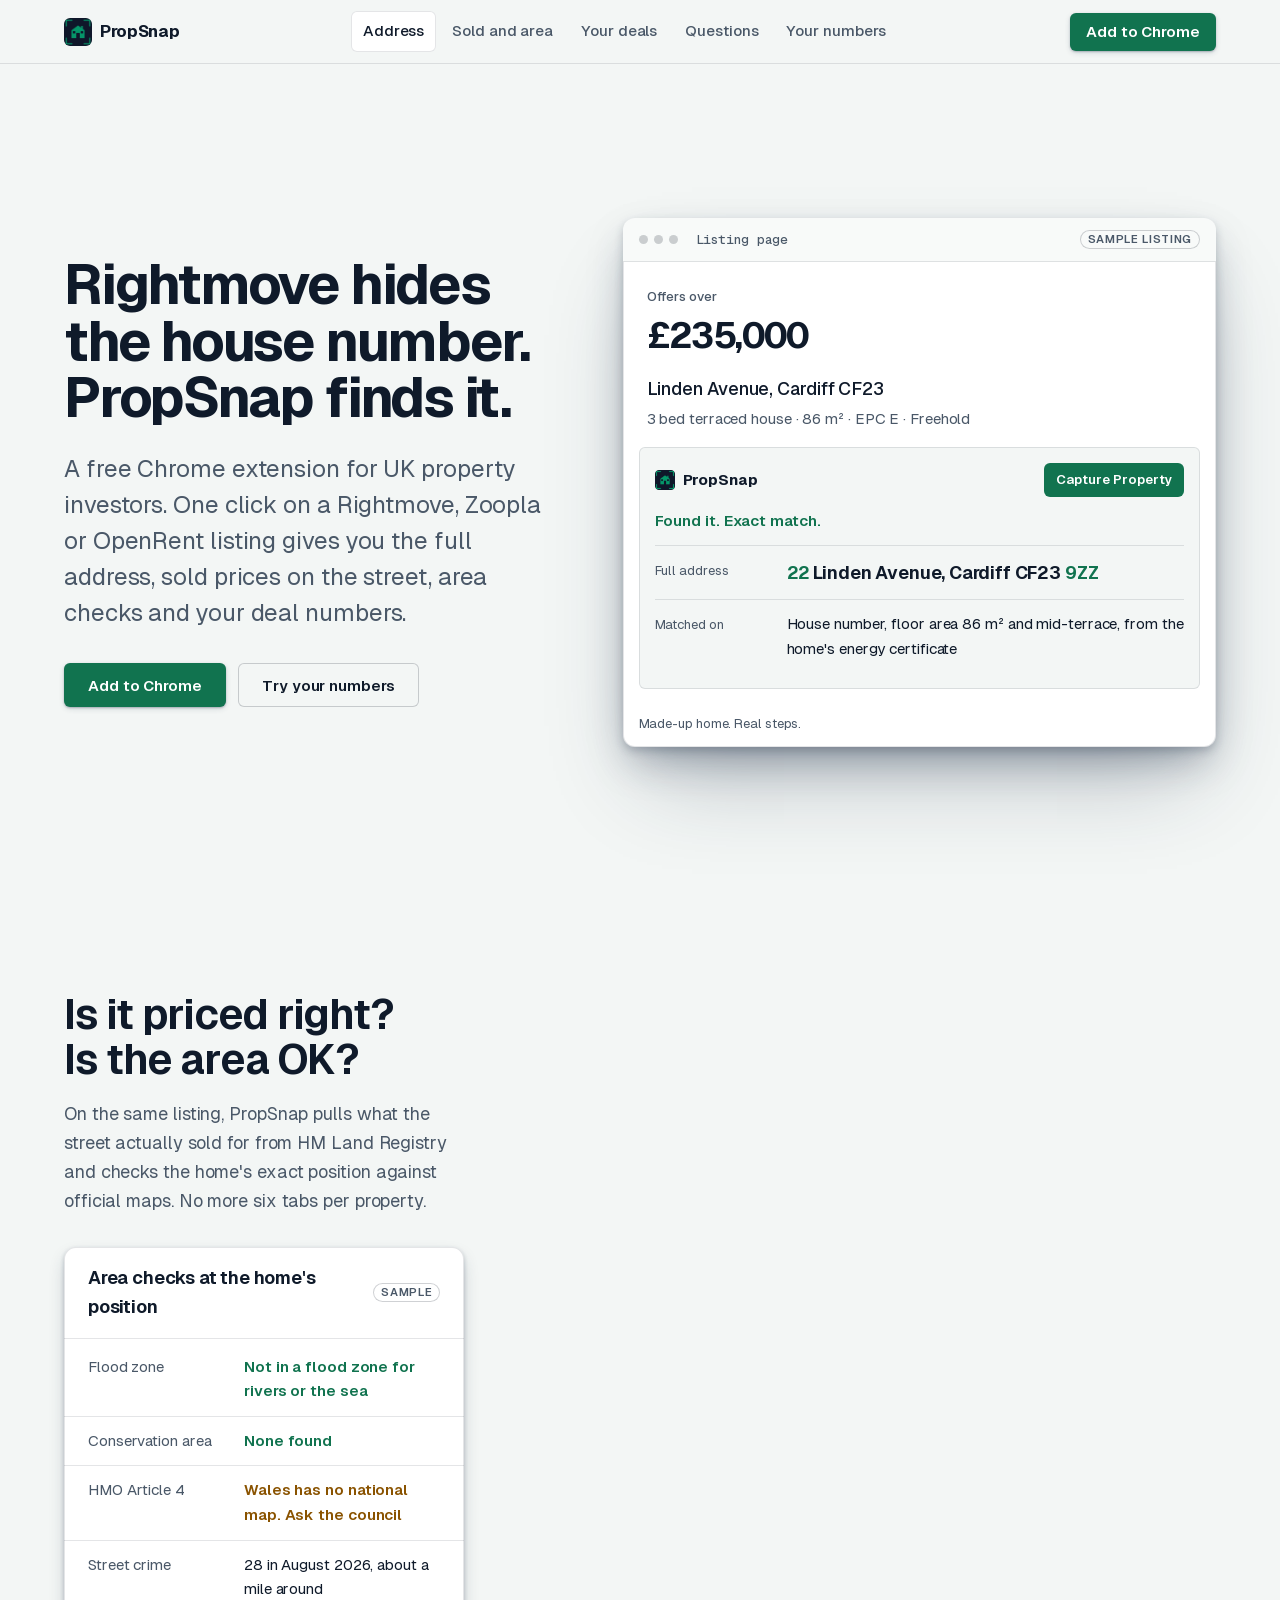
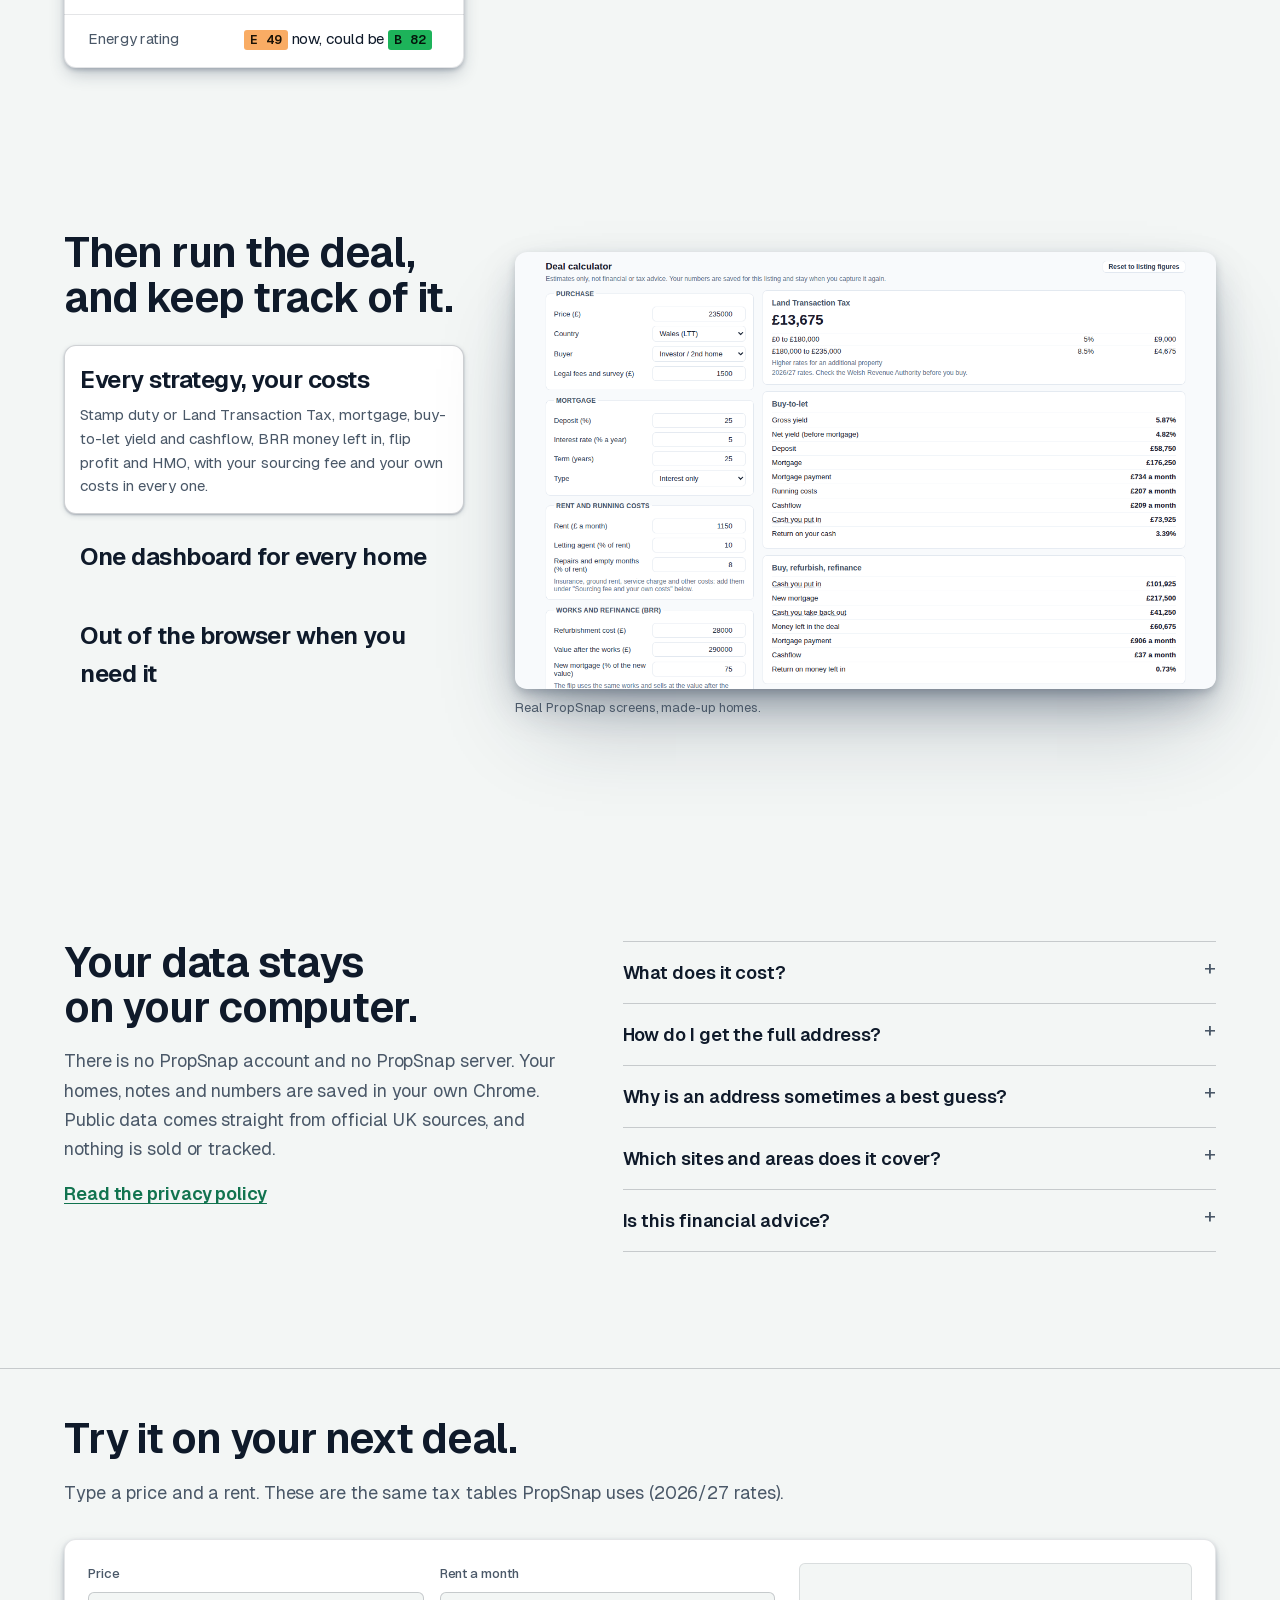
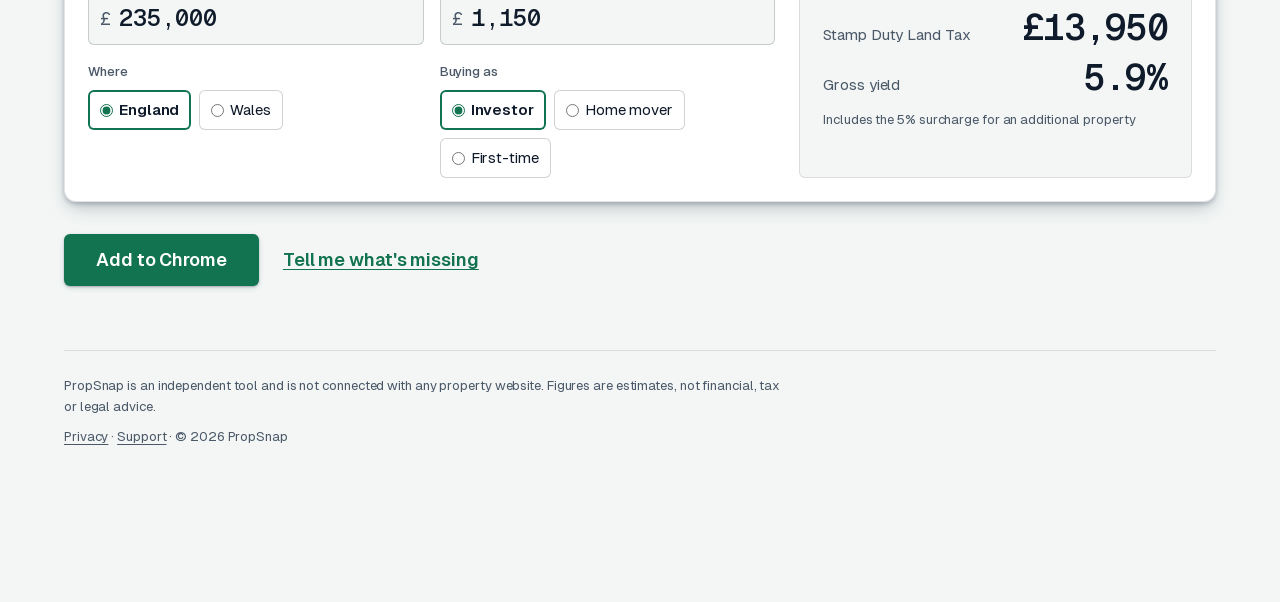
==== commit 9ad661ef: "Stop the landing page holding the scroll Feedback: the page felt stuck while scrolling. The two pinn" ====
--- a/index.html
+++ b/index.html
@@ -5,13 +5,13 @@
 <meta name="viewport" content="width=device-width, initial-scale=1, viewport-fit=cover">
 <title>PropSnap: find the full address of a Rightmove listing, with sold prices and deal numbers</title>
 <meta name="description" content="Free Chrome extension for UK property investors. One click on a Rightmove, Zoopla or OpenRent listing gives you the full address, sold prices on the street, flood and Article 4 checks, and your stamp duty, yield and BRR numbers.">
-<link rel="canonical" href="https://ohadoweregchimereobim-byte.github.io/propsnap-site/">
+<link rel="canonical" href="https://propsnap-site.vercel.app/">
 <meta property="og:type" content="website">
 <meta property="og:site_name" content="PropSnap">
 <meta property="og:title" content="PropSnap: the full address, sold prices and your numbers for any UK listing">
 <meta property="og:description" content="Free Chrome extension for UK property investors. Analyse a listing in about a minute. Your data stays on your computer.">
-<meta property="og:url" content="https://ohadoweregchimereobim-byte.github.io/propsnap-site/">
-<meta property="og:image" content="https://ohadoweregchimereobim-byte.github.io/propsnap-site/img/og.png">
+<meta property="og:url" content="https://propsnap-site.vercel.app/">
+<meta property="og:image" content="https://propsnap-site.vercel.app/img/og.png">
 <meta property="og:image:width" content="1200">
 <meta property="og:image:height" content="630">
 <meta property="og:image:alt" content="PropSnap showing a listing's full address, sold prices and deal numbers">
@@ -31,7 +31,7 @@
   "operatingSystem": "Chrome",
   "description": "Chrome extension for UK property investors: the full address of a Rightmove, Zoopla or OpenRent listing, sold prices nearby, area checks, and stamp duty, yield, BRR, flip and HMO calculators.",
   "offers": { "@type": "Offer", "price": "0", "priceCurrency": "GBP" },
-  "url": "https://ohadoweregchimereobim-byte.github.io/propsnap-site/"
+  "url": "https://propsnap-site.vercel.app/"
 }
 </script>
 </head>
@@ -59,8 +59,8 @@
 <main id="top">
 
   <!-- 1 · Recognition then the peak: the hidden number comes back -->
-  <section class="act-capture" data-sc-act="pin" data-sc-span="3.2" aria-labelledby="hero-title">
-    <div data-sc-stage class="stage">
+  <section class="act-capture" aria-labelledby="hero-title">
+    <div class="stage">
       <div class="stage__grid">
 
         <div class="help">
@@ -89,14 +89,14 @@
             <div class="popup__head">
               <img src="img/icon-32.png" width="20" height="20" alt="">
               <strong>PropSnap</strong>
-              <span class="popup__btn">Capture Property</span>
+              <button type="button" class="popup__btn" id="capture-again" aria-label="Capture the sample listing again">Capture Property</button>
             </div>
 
             <div class="popup__status" aria-hidden="true">
-              <p data-sc-cue="0 0.16 0">Listing detected. Ready to capture.</p>
-              <p data-sc-cue="0.12 0.3">Capturing the listing…</p>
-              <p data-sc-cue="0.26 0.52">Searching the government's energy certificate register…</p>
-              <p class="is-found" data-sc-cue="0.56 1 0.08 0.04">Found it. Exact match.</p>
+              <p class="fade" style="--a:-1;--b:.16">Listing detected. Ready to capture.</p>
+              <p class="fade" style="--a:.16;--b:.32">Capturing the listing…</p>
+              <p class="fade" style="--a:.32;--b:.56">Searching the government's energy certificate register…</p>
+              <p class="fade is-found" style="--a:.56;--b:9">Found it. Exact match.</p>
             </div>
 
             <dl class="rows">
@@ -106,7 +106,7 @@
                   <span class="glyph" style="--at:.36">2</span><span class="glyph" style="--at:.40">2</span> Linden Avenue, Cardiff CF23 <span class="glyph" style="--at:.44">9</span><span class="glyph" style="--at:.48">Z</span><span class="glyph" style="--at:.52">Z</span>
                 </dd>
               </div>
-              <div class="row row--detail" data-sc-cue="0.6 1 0.1 0.04">
+              <div class="row row--detail fade" style="--a:.6;--b:9">
                 <dt>Matched on</dt>
                 <dd>House number, floor area 86 m² and mid-terrace, from the home's energy certificate</dd>
               </div>
@@ -156,39 +156,37 @@
     </div>
   </section>
 
-  <!-- 3 · Range: the real product, one screen at a time -->
-  <section id="toolkit" class="act-toolkit" data-sc-act="pin" data-sc-span="2.6" aria-labelledby="toolkit-title">
-    <div data-sc-stage class="stage">
-      <div class="tool">
-        <div class="tool__copy">
-          <h2 id="toolkit-title" class="h2">Then run the deal, and keep track of it.</h2>
-          <div class="tool__steps">
-            <div class="tool__step" data-sc-cue="0 0.36 0">
-              <h3>Every strategy, your costs</h3>
-              <p>Stamp duty or Land Transaction Tax, mortgage, buy-to-let yield and cashflow, BRR money left in, flip profit and HMO, with your sourcing fee and your own costs in every one.</p>
-            </div>
-            <div class="tool__step" data-sc-cue="0.32 0.68">
-              <h3>One dashboard for every home</h3>
-              <p>Stages from New to Bought, follow-up dates, labels, a timeline of notes and calls, and one note per agent. Search and filter by price drops, days on the market or area warnings.</p>
-            </div>
-            <div class="tool__step" data-sc-cue="0.64 1 0.12 0.06">
-              <h3>Out of the browser when you need it</h3>
-              <p>A viewing route in Google Maps, a calendar file, a PDF report with your own logo, letters to owners, CSV export, and a backup you can restore on another computer.</p>
-            </div>
-          </div>
-        </div>
-        <div class="tool__screen">
-          <figure class="shot" data-sc-cue="0 0.36 0">
-            <img src="img/5-calculator.png" width="1280" height="800" alt="PropSnap deal calculator: Land Transaction Tax, buy-to-let and buy, refurbish, refinance figures for a sample home" loading="lazy">
-          </figure>
-          <figure class="shot" data-sc-cue="0.32 0.68">
-            <img src="img/1-dashboard.png" width="1280" height="800" alt="PropSnap dashboard with six sample homes, stages, labels, price reductions and area warnings" loading="lazy">
-          </figure>
-          <figure class="shot" data-sc-cue="0.64 1 0.12 0.06">
-            <img src="img/2-listing.png" width="1280" height="800" alt="PropSnap listing page with the deal stage, summary, labels and a timeline of calls and notes" loading="lazy">
-          </figure>
-          <p class="shot__note">Real PropSnap screens, made-up homes.</p>
-        </div>
+  <!-- 3 · Range: the real product, one screen at a time, chosen by the reader -->
+  <section id="toolkit" class="sc-section act-toolkit" data-sc-act="flow" aria-labelledby="toolkit-title">
+    <div class="sc-wrap tool">
+      <div class="tool__copy">
+        <h2 id="toolkit-title" class="h2" data-sc-in>Then run the deal, and keep track of it.</h2>
+        <div class="tool__steps" data-sc-in data-sc-stagger="60">
+          <button type="button" class="tool__step is-active" data-shot="0" aria-pressed="true">
+            <span class="tool__h">Every strategy, your costs</span>
+            <span class="tool__p">Stamp duty or Land Transaction Tax, mortgage, buy-to-let yield and cashflow, BRR money left in, flip profit and HMO, with your sourcing fee and your own costs in every one.</span>
+          </button>
+          <button type="button" class="tool__step" data-shot="1" aria-pressed="false">
+            <span class="tool__h">One dashboard for every home</span>
+            <span class="tool__p">Stages from New to Bought, follow-up dates, labels, a timeline of notes and calls, and one note per agent. Filter by price drops, days on the market or area warnings.</span>
+          </button>
+          <button type="button" class="tool__step" data-shot="2" aria-pressed="false">
+            <span class="tool__h">Out of the browser when you need it</span>
+            <span class="tool__p">A viewing route in Google Maps, a calendar file, a PDF report with your own logo, letters to owners, CSV export, and a backup you can restore on another computer.</span>
+          </button>
+        </div>
+      </div>
+      <div class="tool__screen" data-sc-in>
+        <figure class="shot is-active">
+          <img src="img/5-calculator.png" width="1280" height="800" alt="PropSnap deal calculator: Land Transaction Tax, buy-to-let and buy, refurbish, refinance figures for a sample home" loading="lazy">
+        </figure>
+        <figure class="shot">
+          <img src="img/1-dashboard.png" width="1280" height="800" alt="PropSnap dashboard with six sample homes, stages, labels, price reductions and area warnings" loading="lazy">
+        </figure>
+        <figure class="shot">
+          <img src="img/2-listing.png" width="1280" height="800" alt="PropSnap listing page with the deal stage, summary, labels and a timeline of calls and notes" loading="lazy">
+        </figure>
+        <p class="shot__note">Real PropSnap screens, made-up homes.</p>
       </div>
     </div>
   </section>
@@ -199,7 +197,7 @@
       <div class="trust__lead sc-stack" data-sc-in data-sc-stagger="60">
         <h2 id="trust-title" class="h2">Your data stays on your computer.</h2>
         <p class="sc-body">There is no PropSnap account and no PropSnap server. Your homes, notes and numbers are saved in your own Chrome. Public data comes straight from official UK sources, and nothing is sold or tracked.</p>
-        <p class="sc-body"><a class="link" href="PRIVACY.html">Read the privacy policy</a></p>
+        <p class="sc-body"><a class="link" href="/privacy">Read the privacy policy</a></p>
       </div>
 
       <div class="faq" data-sc-in data-sc-stagger="50">
@@ -265,7 +263,7 @@
 
       <footer class="foot">
         <p>PropSnap is an independent tool and is not connected with any property website. Figures are estimates, not financial, tax or legal advice.</p>
-        <p><a href="PRIVACY.html">Privacy</a> · <a href="https://github.com/ohadoweregchimereobim-byte/propsnap-site/issues">Support</a> · © 2026 PropSnap</p>
+        <p><a href="/privacy">Privacy</a> · <a href="https://github.com/ohadoweregchimereobim-byte/propsnap-site/issues">Support</a> · © 2026 PropSnap</p>
       </footer>
     </div>
   </section>
--- a/site.css
+++ b/site.css
@@ -66,8 +66,8 @@
 .chrome {
   position: fixed; inset: 0 0 auto; z-index: var(--sc-z-chrome); height: var(--chrome-h);
   display: flex; align-items: center; gap: var(--sc-5); padding-inline: var(--sc-gutter);
-  background: color-mix(in oklab, var(--sc-canvas) 86%, transparent);
-  backdrop-filter: saturate(1.4) blur(10px);
+  /* Solid, not a blur: a blurred fixed bar repaints on every scroll frame */
+  background: color-mix(in oklab, var(--sc-canvas) 96%, transparent);
   border-bottom: 1px solid var(--line);
 }
 .chrome__brand { display: inline-flex; align-items: center; gap: var(--sc-2); color: var(--sc-ink); text-decoration: none; font-weight: 700; letter-spacing: -0.02em; font-size: 1.05rem; }
@@ -92,7 +92,7 @@
 
 /* ------------------------------------------------- pinned stage layout -- */
 .stage {
-  display: flex; align-items: center;
+  display: flex; align-items: center; min-height: 100svh;
   padding: calc(var(--chrome-h) + var(--sc-5)) var(--sc-gutter) var(--sc-5);
 }
 
@@ -138,7 +138,7 @@
 .popup__head { display: flex; align-items: center; gap: var(--sc-2); font-size: var(--sc-t-sm); }
 .popup__head img { border-radius: 4px; }
 .popup__btn {
-  margin-left: auto; padding: 6px 12px; border-radius: var(--sc-r-sm);
+  margin-left: auto; padding: 6px 12px; border: 0; border-radius: var(--sc-r-sm); cursor: pointer; font-family: inherit;
   background: var(--sc-accent); color: var(--sc-accent-ink); font-weight: 600; font-size: var(--sc-t-xs);
   /* pressed while the capture runs, released once the address is found */
   transform: translateY(calc(clamp(0, (var(--sc-p, 0) - 0.12) * 40, 1) * clamp(0, (0.56 - var(--sc-p, 0)) * 40, 1) * 1px));
@@ -147,6 +147,10 @@
 .popup__status { position: relative; height: 1.6em; margin-top: var(--sc-3); font-size: var(--sc-t-sm); color: var(--sc-ink-soft); }
 .popup__status p { position: absolute; inset: 0 auto auto 0; margin: 0; white-space: nowrap; }
 .popup__status .is-found { color: var(--ok); font-weight: 600; }
+/* Each step shows between --a and --b of the capture (0 to 1), played on load */
+.fade {
+  opacity: calc(clamp(0, (var(--sc-p, 0) - var(--a)) / 0.04, 1) * clamp(0, (var(--b) - var(--sc-p, 0)) / 0.04, 1));
+}
 
 .rows { margin: var(--sc-3) 0 0; }
 .row { display: grid; grid-template-columns: 7.5rem 1fr; gap: var(--sc-3); padding: var(--sc-3) 0; border-top: 1px solid var(--line); }
@@ -204,16 +208,26 @@
 .band--b { background: #1db35a; color: #04140a; }
 
 /* ------------------------------------------------- Act 3: the toolkit -- */
-.tool {
-  width: 100%; max-width: var(--sc-maxw); margin-inline: auto;
-  display: grid; grid-template-columns: minmax(0, 4fr) minmax(0, 7fr); gap: clamp(2rem, 4vw, 4rem); align-items: center;
-}
-.tool__steps { position: relative; margin-top: var(--sc-6); min-height: 13rem; }
-.tool__step { position: absolute; inset: 0 0 auto 0; }
-.tool__step h3 { margin: 0; font-size: var(--sc-t-lg); font-weight: 650; letter-spacing: -0.02em; }
-.tool__step p { margin: var(--sc-3) 0 0; color: var(--sc-ink-soft); max-width: 44ch; line-height: 1.55; text-wrap: pretty; }
+.act-toolkit { padding-top: var(--sc-7); }
+.tool { display: grid; grid-template-columns: minmax(0, 4fr) minmax(0, 7fr); gap: clamp(2rem, 4vw, 4rem); align-items: center; }
+.tool__steps { display: grid; gap: var(--sc-2); margin-top: var(--sc-5); }
+.tool__step {
+  display: grid; gap: var(--sc-1); width: 100%; text-align: left; cursor: pointer;
+  padding: var(--sc-4); border: 0; border-radius: var(--sc-r-md); background: transparent; color: var(--sc-ink); font: inherit;
+  transition: background-color var(--sc-d-fast) var(--sc-ease-out), box-shadow var(--sc-d-fast) var(--sc-ease-out);
+}
+.tool__step.is-active { background: var(--sc-surface); box-shadow: var(--sc-e1), inset 0 0 0 1px var(--line-strong); }
+@media (hover: hover) and (pointer: fine) { .tool__step:not(.is-active):hover { background: color-mix(in oklab, var(--sc-surface) 60%, transparent); } }
+.tool__h { font-size: var(--sc-t-lg); font-weight: 650; letter-spacing: -0.02em; }
+.tool__p { color: var(--sc-ink-soft); font-size: var(--sc-t-sm); line-height: 1.55; max-width: 46ch; }
+.tool__step:not(.is-active) .tool__p { display: none; }
 .tool__screen { position: relative; aspect-ratio: 1280 / 800; }
-.shot { position: absolute; inset: 0; margin: 0; border-radius: var(--sc-r-md); overflow: hidden; background: var(--sc-surface); box-shadow: var(--sc-e3), inset 0 0 0 1px var(--line); }
+.shot {
+  position: absolute; inset: 0; margin: 0; border-radius: var(--sc-r-md); overflow: hidden;
+  background: var(--sc-surface); box-shadow: var(--sc-e3), inset 0 0 0 1px var(--line);
+  opacity: 0; transition: opacity var(--sc-d-base) var(--sc-ease-out);
+}
+.shot.is-active { opacity: 1; }
 .shot img { display: block; width: 100%; height: 100%; object-fit: cover; object-position: top left; }
 .shot__note { position: absolute; top: 100%; left: 0; padding-left: 0; }
 
@@ -289,9 +303,9 @@
   .facts { grid-template-columns: 1fr; grid-template-areas: "intro" "sold" "area"; }
   .checks li { grid-template-columns: 1fr; gap: 2px; }
 
-  .tool { grid-template-columns: 1fr; gap: var(--sc-5); align-content: start; }
-  .tool__steps { margin-top: var(--sc-4); min-height: 11rem; }
-  .tool__step p { font-size: var(--sc-t-sm); }
+  .stage { min-height: 0; }
+  .tool { grid-template-columns: 1fr; gap: var(--sc-5); }
+  .tool__steps { margin-top: var(--sc-4); }
   /* A whole desktop screen is unreadable at phone width: show its top-left corner larger */
   .tool__screen { aspect-ratio: 1 / 1; }
   .shot img { width: auto; max-width: none; height: 100%; }
@@ -309,4 +323,22 @@
 @media (prefers-reduced-motion: reduce) {
   .glyph::after { transform: none; opacity: calc(1 - var(--lift)); }
   .popup__btn { transform: none; }
-}
+  .shot { transition: none; }
+}
+
+/* --------------------------------------------- privacy and other docs -- */
+.doc__body { max-width: 52rem; padding-top: calc(var(--chrome-h) + var(--sc-7)); padding-bottom: var(--sc-9); line-height: var(--sc-leading-body); }
+.doc__body h1 { margin: 0 0 var(--sc-2); font-size: clamp(2rem, 1.5rem + 2vw, 2.8rem); line-height: 1.06; letter-spacing: -0.035em; }
+.doc__body h1 + p { color: var(--sc-ink-soft); font-size: var(--sc-t-sm); }
+.doc__body h2 { margin: var(--sc-7) 0 var(--sc-3); font-size: var(--sc-t-xl); letter-spacing: -0.02em; line-height: 1.15; }
+.doc__body p, .doc__body li { color: var(--sc-ink); max-width: 68ch; }
+.doc__body p { margin: 0 0 var(--sc-4); }
+.doc__body ul { margin: 0 0 var(--sc-4); padding-left: 1.2em; }
+.doc__body li + li { margin-top: var(--sc-2); }
+.doc__body a { color: var(--sc-accent); text-underline-offset: 3px; overflow-wrap: anywhere; }
+.doc__body code { font: 0.88em var(--sc-font-mono); background: var(--sc-surface); padding: 1px 5px; border-radius: 4px; box-shadow: inset 0 0 0 1px var(--line); overflow-wrap: anywhere; }
+.table-wrap { overflow-x: auto; margin: 0 0 var(--sc-5); border-radius: var(--sc-r-md); box-shadow: inset 0 0 0 1px var(--line); background: var(--sc-surface); }
+.doc__body table { width: 100%; border-collapse: collapse; font-size: var(--sc-t-sm); }
+.doc__body th { text-align: left; font-weight: 600; padding: var(--sc-3) var(--sc-4); border-bottom: 1px solid var(--line-strong); }
+.doc__body td { padding: var(--sc-3) var(--sc-4); vertical-align: top; border-top: 1px solid var(--line); }
+.doc .chrome__cta { margin-left: auto; }
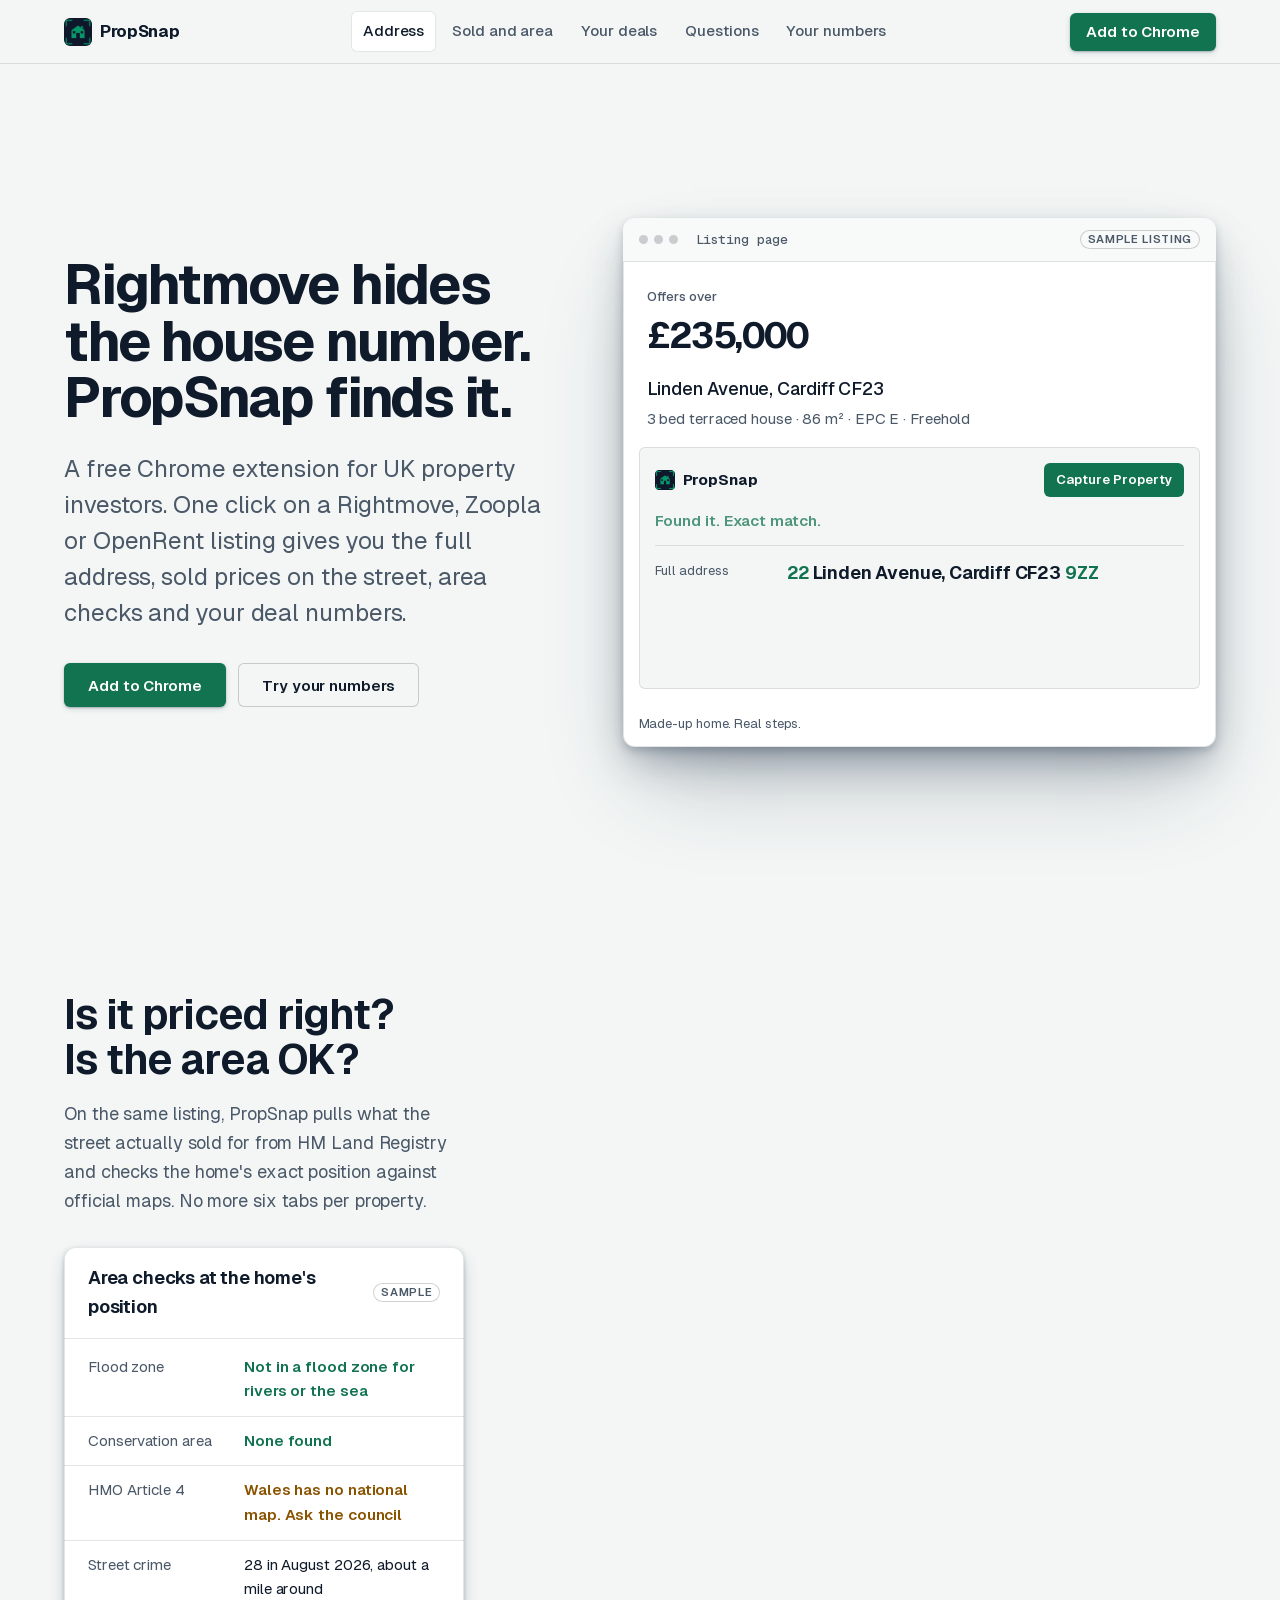
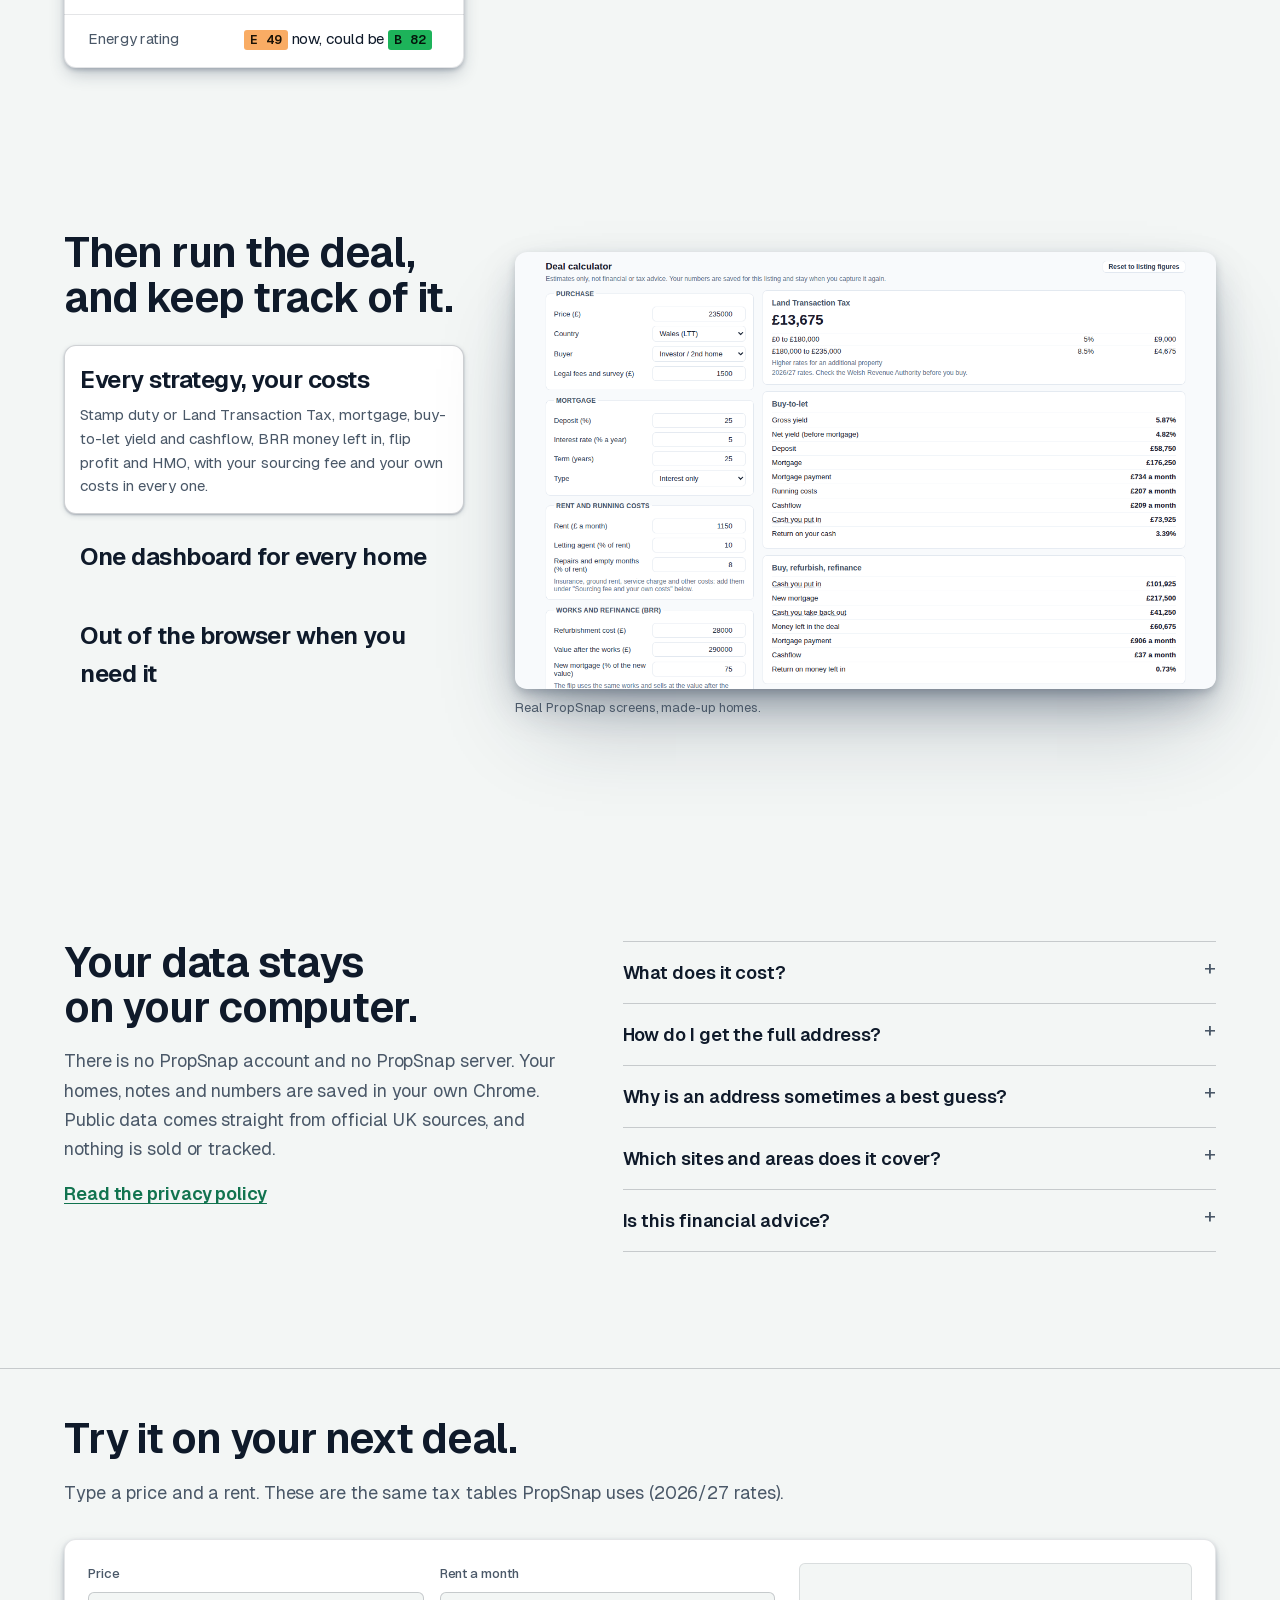
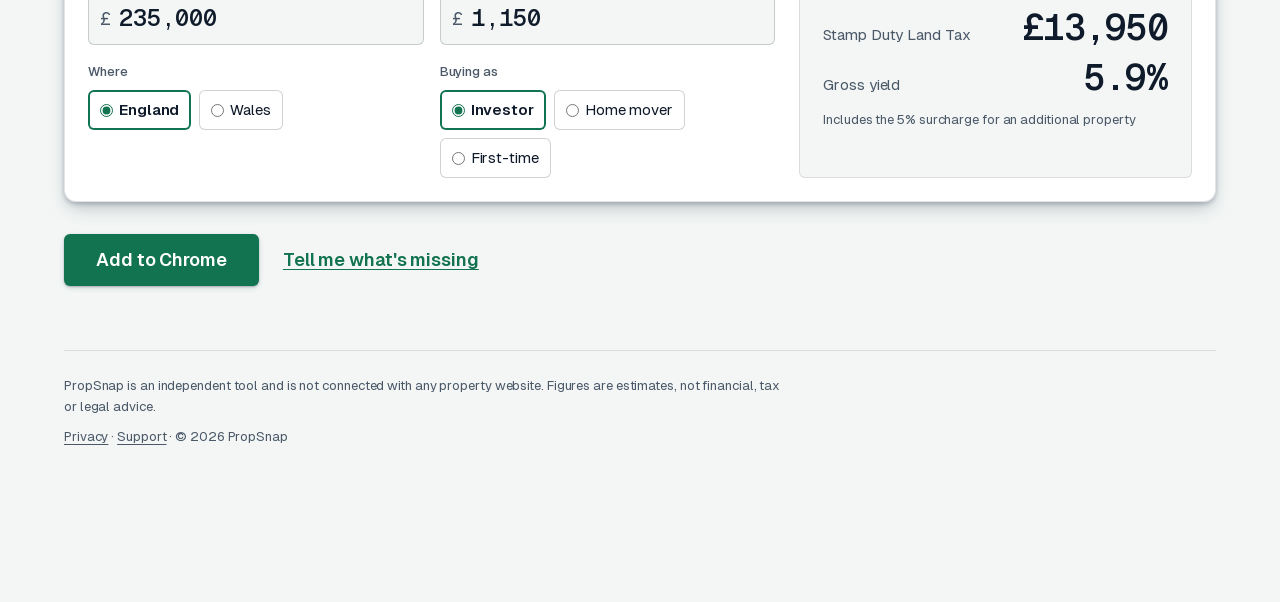
==== commit 955d9a66: "Send "Tell me what's missing" to the feedback form - The landing page's feedback link opens the Prop" ====
--- a/index.html
+++ b/index.html
@@ -258,7 +258,7 @@
 
       <div class="close__actions">
         <a class="btn btn--primary btn--big" href="https://chromewebstore.google.com/detail/ddcjkdlbipmbgdielbhfnbcodddoemjd">Add to Chrome</a>
-        <a class="link" href="https://github.com/ohadoweregchimereobim-byte/propsnap-site/issues/new">Tell me what's missing</a>
+        <a class="link" href="https://forms.gle/1bX2uLaiZknwpfL49" target="_blank" rel="noopener">Tell me what's missing</a>
       </div>
 
       <footer class="foot">
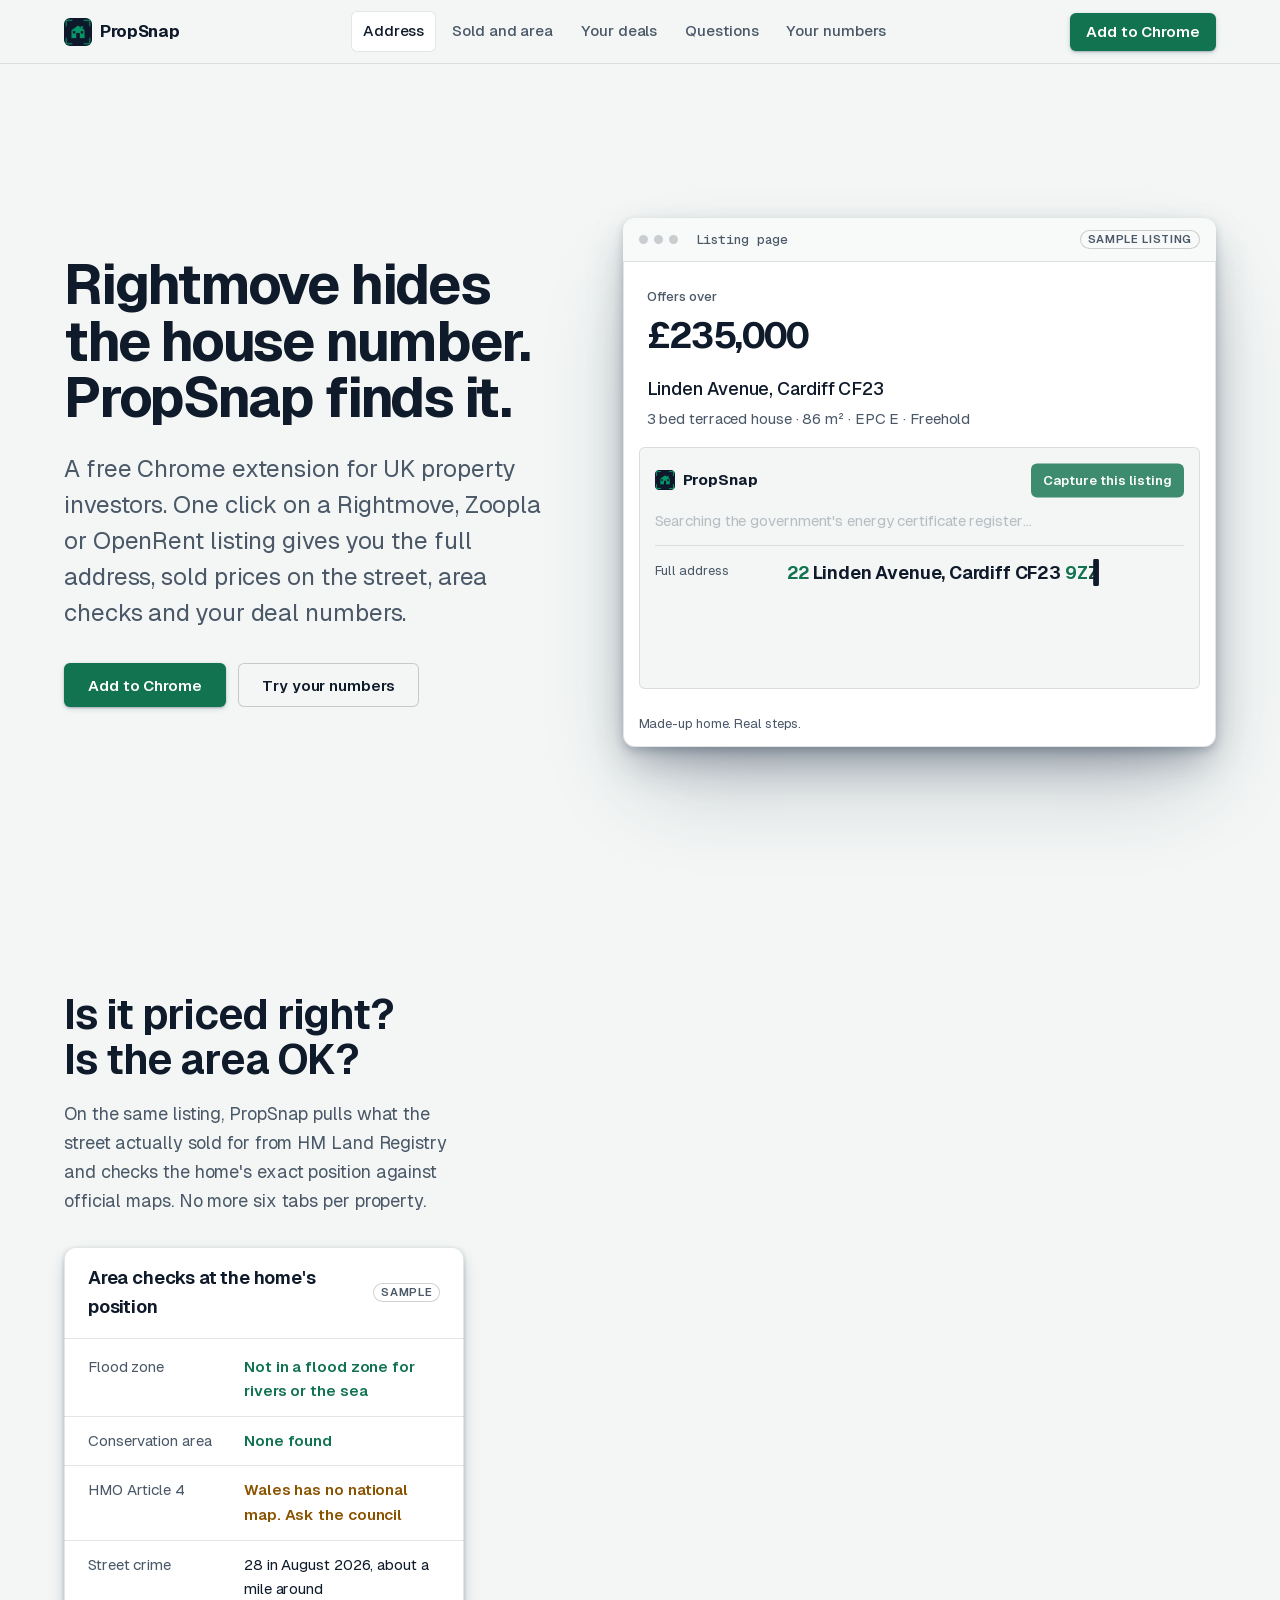
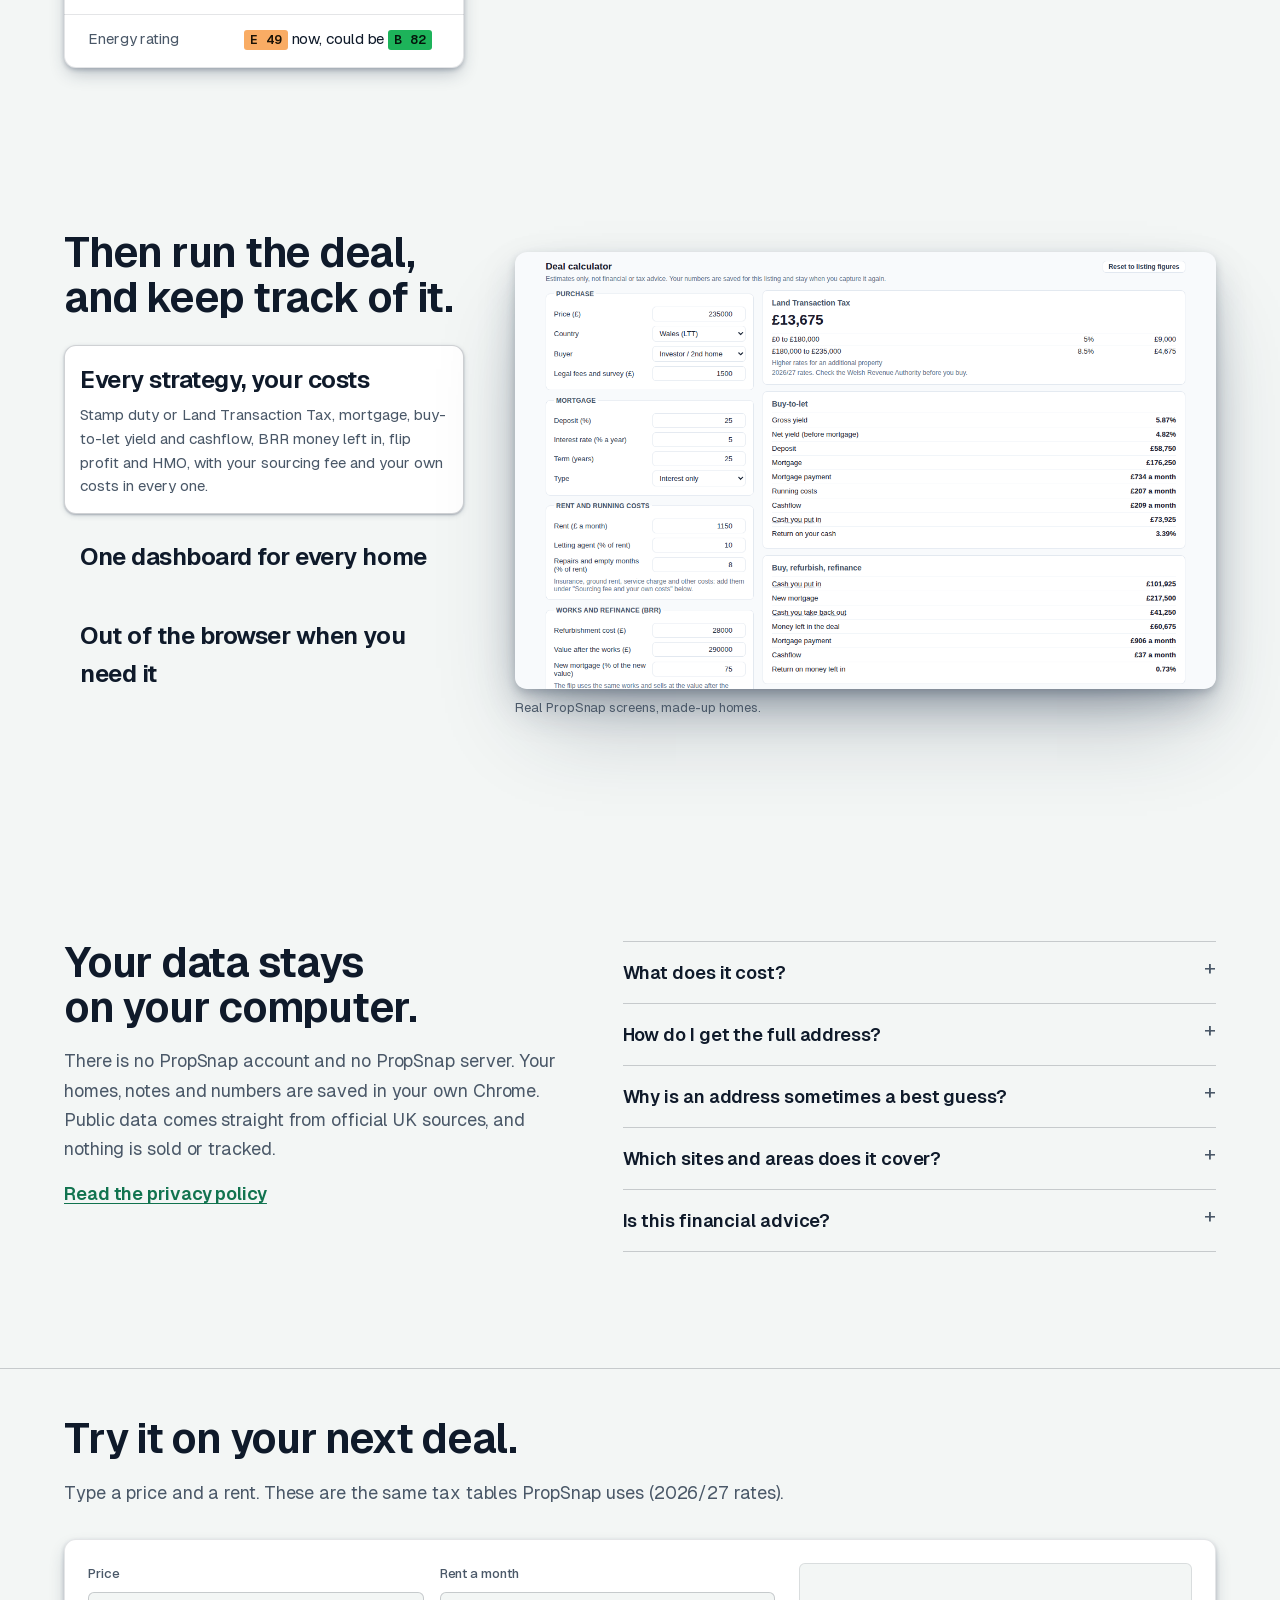
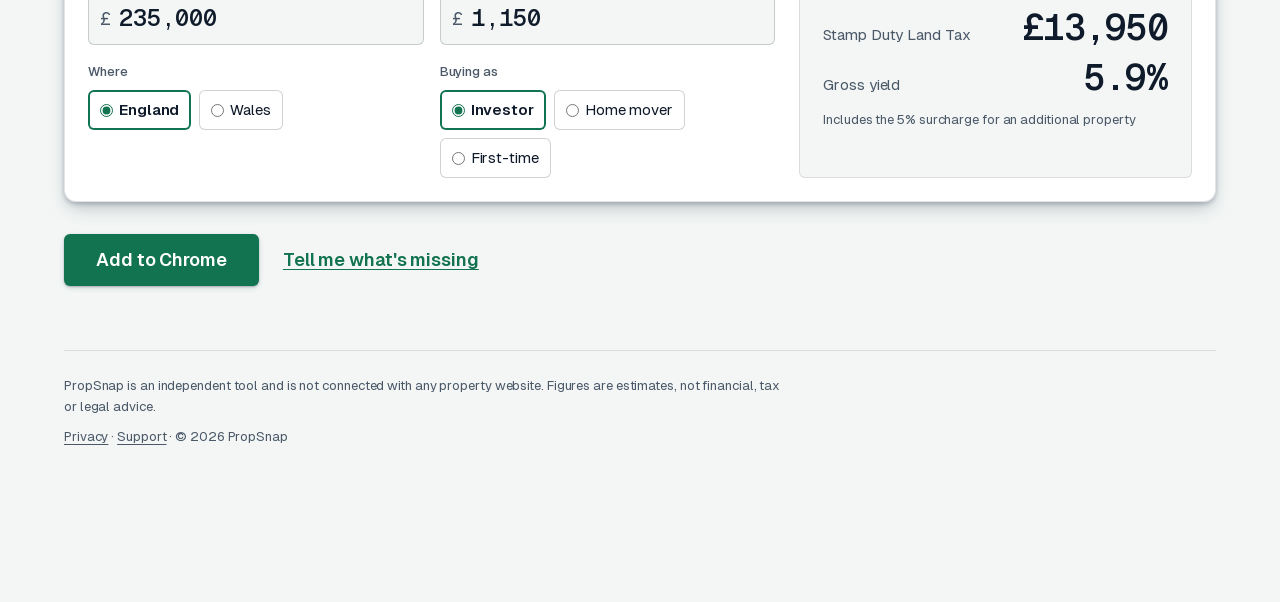
==== commit 5b5749e2: "Match the popup's new button wording: Capture this listing Co-Authored-By: Claude Opus 5.5 <noreply@" ====
--- a/index.html
+++ b/index.html
@@ -89,7 +89,7 @@
             <div class="popup__head">
               <img src="img/icon-32.png" width="20" height="20" alt="">
               <strong>PropSnap</strong>
-              <button type="button" class="popup__btn" id="capture-again" aria-label="Capture the sample listing again">Capture Property</button>
+              <button type="button" class="popup__btn" id="capture-again" aria-label="Capture the sample listing again">Capture this listing</button>
             </div>
 
             <div class="popup__status" aria-hidden="true">
